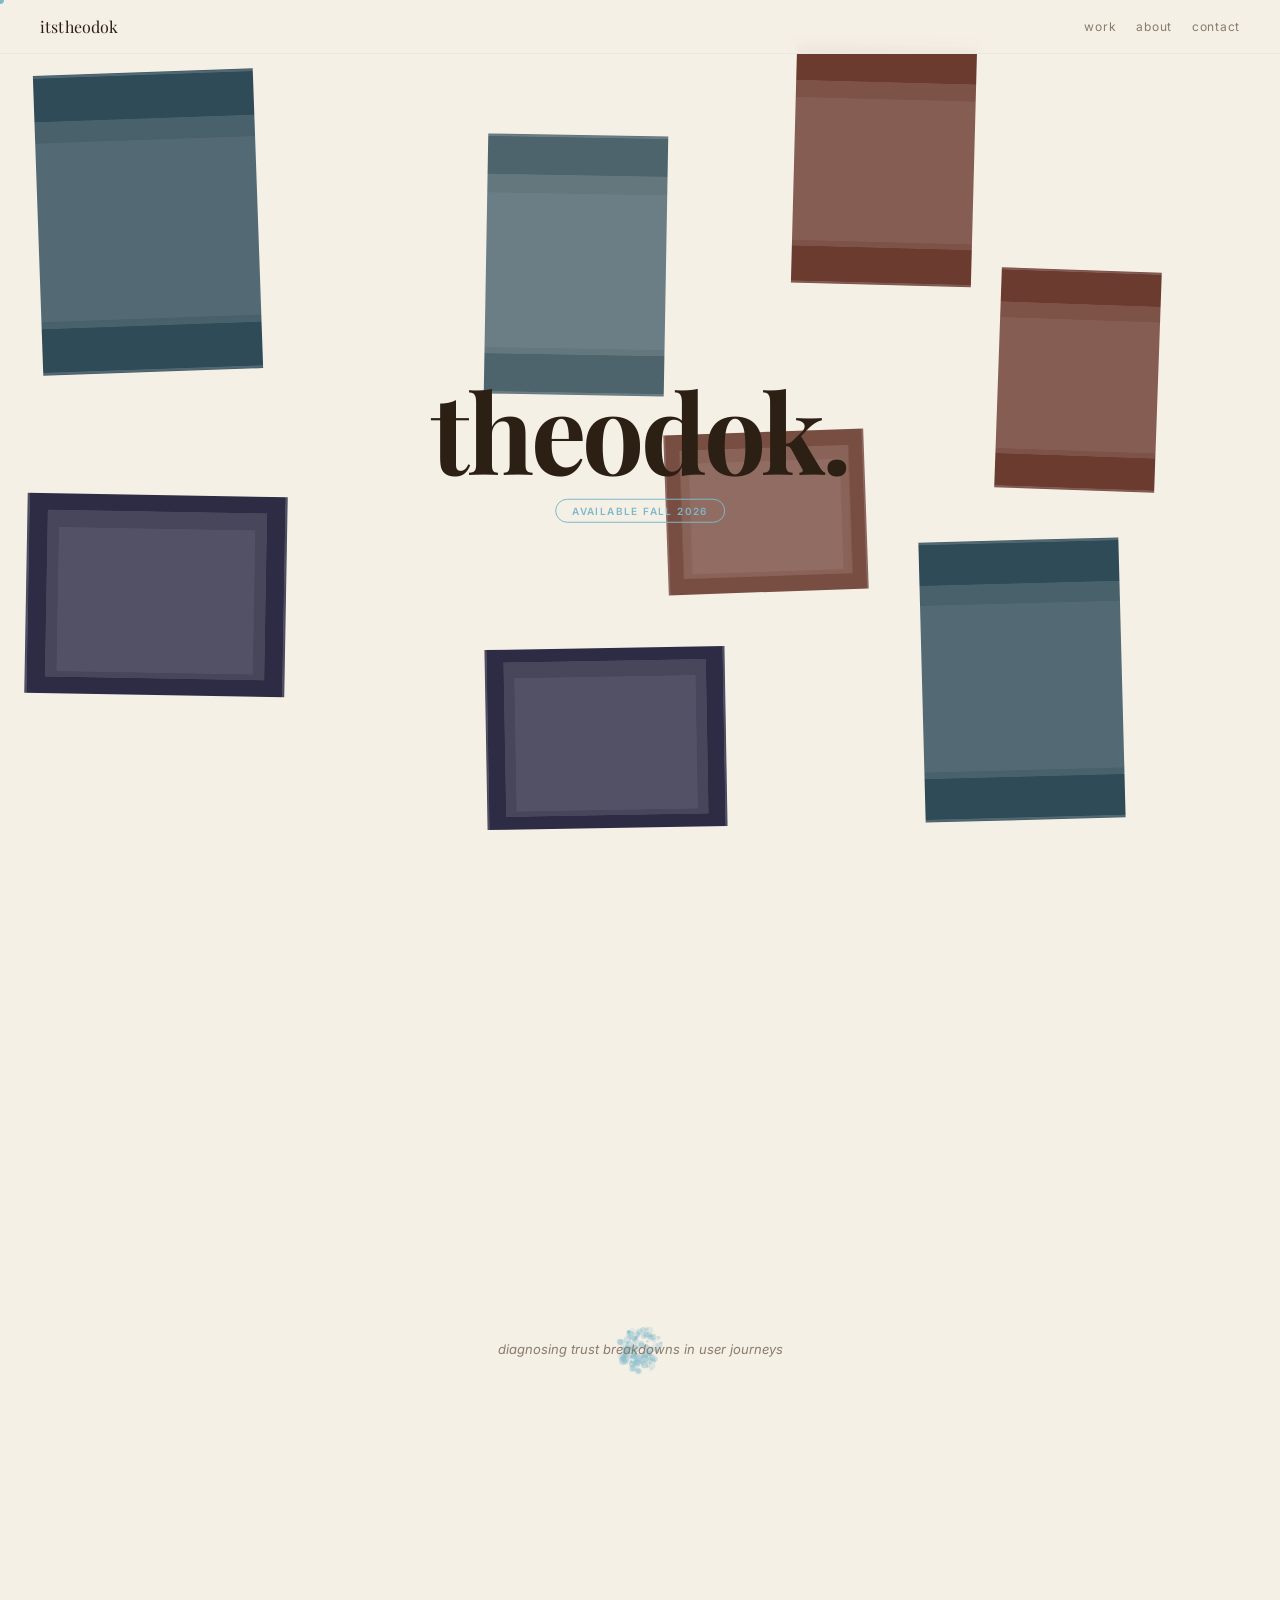
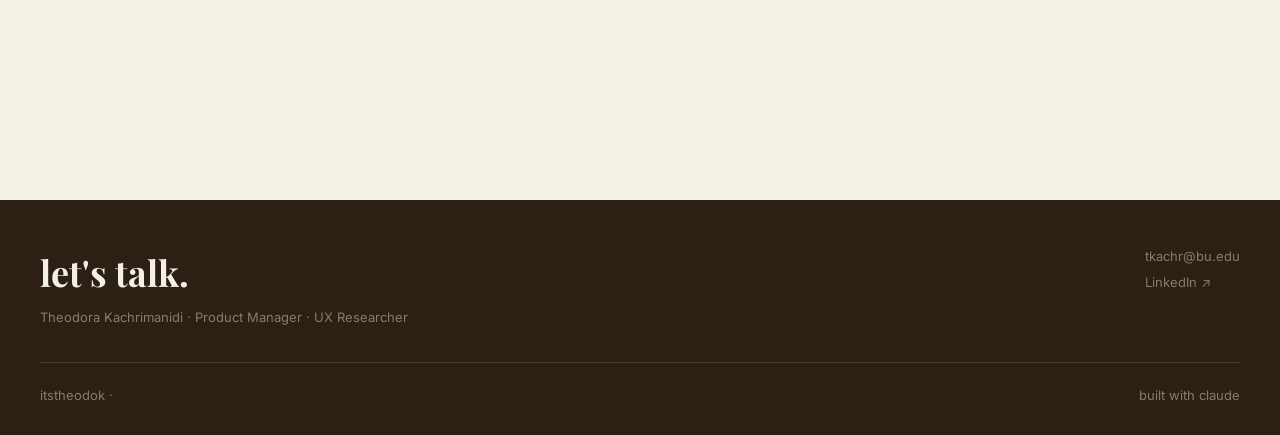
==== index.html @ 1ace08d6 "Refresh portfolio homepage and add project pages" ====
<!DOCTYPE html>
<html lang="en">
  <head>
    <meta charset="UTF-8" />
    <meta name="viewport" content="width=device-width, initial-scale=1.0" />
    <title>itstheodok — Theodora Kachrimanidi</title>
    <meta name="description" content="Portfolio of Theodora Kachrimanidi, product manager and UX researcher." />
    <link rel="preconnect" href="https://fonts.googleapis.com" />
    <link rel="preconnect" href="https://fonts.gstatic.com" crossorigin />
    <link
      href="https://fonts.googleapis.com/css2?family=Inter:wght@400;500;600;700&family=Playfair+Display:wght@600;700&display=swap"
      rel="stylesheet"
    />
    <link rel="stylesheet" href="styles.css" />
    <style>
      body.page-index {
        background: #f5f0e6;
        color: #2c1f14;
      }

      main {
        background: #f5f0e6;
      }

      .moodboard-section {
        position: relative;
        min-height: 100vh;
        overflow: hidden;
        background: #f5f0e6;
      }

      .moodboard-images {
        position: absolute;
        inset: 0;
      }

      .moodboard-image {
        position: absolute;
        display: block;
        object-fit: cover;
        border: 0;
        border-radius: 0;
        pointer-events: none;
        opacity: 1;
      }

      .moodboard-center {
        position: absolute;
        top: 50%;
        left: 50%;
        transform: translate(-50%, -50%);
        z-index: 10;
        text-align: center;
        pointer-events: none;
      }

      .moodboard-word {
        font-family: "Playfair Display", serif;
        font-size: clamp(52px, 9vw, 110px);
        font-weight: 700;
        line-height: 0.95;
        color: #2c1f14;
        letter-spacing: -0.03em;
        margin: 0;
      }

      .moodboard-pill {
        display: inline-block;
        margin-top: 16px;
        padding: 5px 16px;
        border: 1px solid #7eb8c9;
        border-radius: 20px;
        color: #7eb8c9;
        font-family: "Inter", sans-serif;
        font-size: 10px;
        font-weight: 600;
        letter-spacing: 0.14em;
        text-transform: uppercase;
      }

      .spiral-section {
        position: relative;
        height: 100vh;
        overflow: hidden;
        background: #f5f0e6;
      }

      .spiral-canvas {
        position: absolute;
        inset: 0;
        width: 100%;
        height: 100%;
        display: block;
      }

      .spiral-copy-wrap {
        position: relative;
        z-index: 1;
        height: 100%;
        display: grid;
        place-items: center;
        padding: 24px;
      }

      .spiral-copy {
        max-width: 500px;
        margin: 0;
        text-align: center;
        font-family: "Inter", sans-serif;
        font-size: 13px;
        font-style: italic;
        line-height: 1.8;
        color: #8a7a6a;
        opacity: 1;
        transition: opacity 0.4s ease;
      }

      .spiral-copy.is-hidden {
        opacity: 0;
      }

      @media (max-width: 768px) {
        .moodboard-image {
          display: none;
        }

        .moodboard-center {
          width: min(90%, 360px);
        }

        .moodboard-word {
          font-size: clamp(48px, 14vw, 68px);
        }
      }
    </style>
  </head>
  <body class="page-index">
    <canvas id="hero-canvas" class="hero-canvas" aria-hidden="true"></canvas>
    <nav class="site-nav">
      <a class="nav-logo" href="index.html">itstheodok</a>
      <div class="nav-links">
        <a class="nav-link" data-page="projects" href="projects.html">work</a>
        <a class="nav-link" data-page="about" href="about.html">about</a>
        <a class="nav-link" data-page="contact" href="#footer">contact</a>
      </div>
    </nav>

    <main>
      <section class="moodboard-section" aria-label="Editorial moodboard">
        <div class="moodboard-images">
          <img class="moodboard-image" src="apartment_market.jpeg" alt="Apartment market storefront interior in warm light" style="width: 220px; height: 300px; top: 8%; left: 3%; transform: rotate(-2deg);" />
          <img class="moodboard-image" src="eiffel_bar.jpeg" alt="Bar scene beneath the Eiffel influence" style="width: 180px; height: 240px; top: 5%; left: 62%; transform: rotate(1.5deg);" />
          <img class="moodboard-image" src="library.jpeg" alt="Library interior with layered shadow and quiet detail" style="width: 260px; height: 200px; top: 55%; left: 2%; transform: rotate(1deg);" />
          <img class="moodboard-image" src="apartment_market.jpeg" alt="Apartment market storefront interior in warm light" style="width: 200px; height: 280px; top: 60%; left: 72%; transform: rotate(-1.5deg);" />
          <img class="moodboard-image" src="eiffel_bar.jpeg" alt="Bar scene beneath the Eiffel influence" style="width: 160px; height: 220px; top: 30%; left: 78%; transform: rotate(2deg);" />
          <img class="moodboard-image" src="library.jpeg" alt="Library interior with layered shadow and quiet detail" style="width: 240px; height: 180px; top: 72%; left: 38%; transform: rotate(-1deg);" />
          <img class="moodboard-image" src="apartment_market.jpeg" alt="Apartment market storefront interior in warm light" style="width: 180px; height: 260px; top: 15%; left: 38%; transform: rotate(1deg); opacity: 0.85;" />
          <img class="moodboard-image" src="eiffel_bar.jpeg" alt="Bar scene beneath the Eiffel influence" style="width: 200px; height: 160px; top: 48%; left: 52%; transform: rotate(-2deg); opacity: 0.9;" />
        </div>
        <div class="moodboard-center">
          <h1 class="moodboard-word">theodok.</h1>
          <div class="moodboard-pill">available fall 2026</div>
        </div>
      </section>

      <section class="spiral-section" aria-label="Behavioral design spiral">
        <canvas id="spiral-canvas" class="spiral-canvas" aria-hidden="true"></canvas>
        <div class="spiral-copy-wrap">
          <p id="spiral-copy" class="spiral-copy">diagnosing trust breakdowns in user journeys</p>
        </div>
      </section>
    </main>

    <footer id="footer" class="site-footer">
      <div class="footer-top">
        <div>
          <h2>let's talk.</h2>
          <p>Theodora Kachrimanidi · Product Manager · UX Researcher</p>
        </div>
        <div class="footer-links">
          <a href="mailto:tkachr@bu.edu">tkachr@bu.edu</a>
          <a href="https://www.linkedin.com" target="_blank" rel="noreferrer">LinkedIn ↗</a>
        </div>
      </div>
      <div class="footer-bottom">
        <span>itstheodok · <span id="year"></span></span>
        <span>built with claude</span>
      </div>
    </footer>

    <div class="cursor-dot" aria-hidden="true"></div>
    <script>
      const phrases = [
        "diagnosing trust breakdowns in user journeys",
        "building products that feel as good as they work",
        "behavioral science applied to real product decisions"
      ];

      const copyEl = document.getElementById("spiral-copy");
      if (copyEl) {
        let index = 0;
        const rotatePhrase = () => {
          copyEl.classList.add("is-hidden");
          window.setTimeout(() => {
            index = (index + 1) % phrases.length;
            copyEl.textContent = phrases[index];
            copyEl.classList.remove("is-hidden");
          }, 400);
        };
        window.setInterval(rotatePhrase, 3000);
      }

      const canvas = document.getElementById("spiral-canvas");
      if (canvas) {
        const ctx = canvas.getContext("2d");
        const particles = [];
        let width = 0;
        let height = 0;
        let dpr = Math.max(1, window.devicePixelRatio || 1);

        const resize = () => {
          width = canvas.clientWidth;
          height = canvas.clientHeight;
          dpr = Math.max(1, window.devicePixelRatio || 1);
          canvas.width = Math.floor(width * dpr);
          canvas.height = Math.floor(height * dpr);
          ctx.setTransform(dpr, 0, 0, dpr, 0, 0);
          particles.length = 0;
          const count = 120;
          for (let i = 0; i < count; i += 1) {
            particles.push(createParticle());
          }
        };

        const createParticle = () => ({
          angle: Math.random() * Math.PI * 2,
          radius: Math.random() * 18 + 4,
          size: Math.random() * 3 + 1,
          speed: Math.random() * 0.8 + 0.2,
          alpha: Math.random() * 0.35 + 0.1
        });

        const resetParticle = (particle) => {
          particle.angle = Math.random() * Math.PI * 2;
          particle.radius = 0;
          particle.size = Math.random() * 3 + 1;
          particle.speed = particle.size * 0.8 + 0.2;
          particle.alpha = Math.min(0.5, 0.1 + particle.size / 8);
        };

        const draw = () => {
          ctx.clearRect(0, 0, width, height);
          const cx = width / 2;
          const cy = height / 2;
          ctx.fillStyle = "#7eb8c9";
          particles.forEach((particle) => {
            particle.angle += 0.03 + particle.speed * 0.008;
            particle.radius += 0.06 + particle.speed * 0.08;
            const x = cx + Math.cos(particle.angle) * particle.radius;
            const y = cy + Math.sin(particle.angle) * particle.radius;
            ctx.globalAlpha = particle.alpha;
            ctx.beginPath();
            ctx.arc(x, y, particle.size, 0, Math.PI * 2);
            ctx.fill();
            if (particle.radius > Math.max(width, height) * 0.6) {
              resetParticle(particle);
            }
          });
          ctx.globalAlpha = 1;
          window.requestAnimationFrame(draw);
        };

        window.addEventListener("resize", resize);
        resize();
        draw();
      }
    </script>
  </body>
</html>
---- styles.css ----
:root {
  --cream: #f5f0e6;
  --linen: #ede8dc;
  --espresso: #2c1f14;
  --sky: #7eb8c9;
  --mid: #8a7a6a;
  --border: rgba(44, 31, 20, 0.16);
  --shadow: rgba(44, 31, 20, 0.08);
}

* {
  box-sizing: border-box;
}

html {
  scroll-behavior: smooth;
}

body {
  margin: 0;
  font-family: "Inter", sans-serif;
  background: var(--cream);
  color: var(--espresso);
  cursor: none;
}

img {
  display: block;
  width: 100%;
}

a {
  color: inherit;
  text-decoration: none;
}

button {
  font: inherit;
}

.site-nav {
  position: fixed;
  top: 0;
  left: 0;
  right: 0;
  z-index: 1000;
  display: flex;
  justify-content: space-between;
  align-items: center;
  padding: 16px 40px;
  background: rgba(245, 240, 230, 0.95);
  backdrop-filter: blur(8px);
  border-bottom: 1px solid var(--linen);
}

.nav-logo {
  font-family: "Playfair Display", serif;
  font-size: 16px;
  color: var(--espresso);
  letter-spacing: 0.01em;
}

.nav-links {
  display: flex;
  gap: 20px;
  align-items: center;
}

.nav-link {
  font-size: 12px;
  letter-spacing: 0.06em;
  text-transform: lowercase;
  color: var(--mid);
  transition: color 180ms ease;
}

.nav-link:hover,
.nav-link.active {
  color: var(--sky);
}

.hero-canvas {
  position: fixed;
  inset: 0;
  width: 100%;
  height: 100%;
  z-index: 0;
  pointer-events: none;
}

.hero {
  position: relative;
  min-height: 100vh;
  display: grid;
  place-items: center;
  padding: 120px 24px 80px;
  background: var(--cream);
  overflow: hidden;
}

.hero-content {
  position: relative;
  z-index: 1;
  text-align: center;
  max-width: 920px;
}

.hero h1 {
  margin: 0;
  font-family: "Playfair Display", serif;
  font-size: clamp(42px, 8vw, 96px);
  line-height: 1;
  letter-spacing: -0.03em;
  color: var(--espresso);
}

.typewriter-wrap {
  min-height: 24px;
  margin-top: 16px;
  display: flex;
  justify-content: center;
  align-items: center;
}

.typewriter {
  font-size: 14px;
  font-style: italic;
  color: var(--mid);
  opacity: 1;
  transition: opacity 400ms ease;
}

.typewriter.fade-out {
  opacity: 0;
}

.hero-pill {
  display: inline-flex;
  margin-top: 20px;
  padding: 5px 16px;
  border: 1px solid var(--sky);
  border-radius: 999px;
  color: var(--sky);
  font-size: 10px;
  font-weight: 600;
  letter-spacing: 0.08em;
  text-transform: uppercase;
}

.hero-bounce {
  margin-top: 28px;
  font-size: 12px;
  color: var(--mid);
  animation: bounce 1.2s infinite;
}

@keyframes bounce {
  0%, 100% {
    transform: translateY(0);
  }
  50% {
    transform: translateY(6px);
  }
}

.scroll-gallery {
  position: relative;
  min-height: 1800px;
  overflow: hidden;
  background: var(--cream);
  padding: 80px 0 140px;
}

.gallery-canvas {
  position: absolute;
  inset: 0;
  width: 100%;
  height: 100%;
  z-index: 0;
  pointer-events: none;
}

.photo-slot {
  position: relative;
  z-index: 1;
  width: 280px;
  height: 360px;
  overflow: hidden;
  opacity: 0;
  transform: translateY(40px);
  transition: opacity 0.6s ease, transform 0.6s ease;
  will-change: transform, opacity;
}

.photo-slot.is-visible {
  opacity: 1;
  transform: translateY(0);
}

.photo-slot img {
  width: 100%;
  height: 100%;
  object-fit: cover;
  display: block;
}

.photo-slot-1 {
  margin-left: 8%;
  margin-top: 40px;
  transform: rotate(-2deg);
}

.photo-slot-2 {
  margin-left: 52%;
  margin-top: -20px;
  transform: rotate(1.5deg);
}

.photo-slot-3 {
  margin-left: 18%;
  margin-top: 30px;
  transform: rotate(-1deg);
}

.photo-slot-4 {
  margin-left: 58%;
  margin-top: -30px;
  transform: rotate(2deg);
}

.photo-slot-5 {
  margin-left: 10%;
  margin-top: 20px;
  transform: rotate(-1.5deg);
}

.photo-slot-6 {
  margin-left: 60%;
  margin-top: -10px;
  transform: rotate(1deg);
}

.photo-slot.is-visible {
  transform: translateY(0) rotate(0deg);
}

.site-footer {
  padding: 48px 40px 32px;
  background: var(--espresso);
  color: var(--cream);
}

.footer-top {
  display: flex;
  justify-content: space-between;
  gap: 24px;
  align-items: flex-start;
}

.site-footer h2 {
  margin: 0 0 8px;
  font-family: "Playfair Display", serif;
  font-size: 36px;
  color: var(--cream);
}

.site-footer p,
.site-footer .footer-links a,
.site-footer .footer-bottom {
  font-size: 13px;
  color: var(--mid);
}

.footer-links {
  display: flex;
  flex-direction: column;
  gap: 10px;
}

.footer-links a {
  color: var(--sky);
}

.footer-bottom {
  margin-top: 24px;
  padding-top: 24px;
  border-top: 1px solid rgba(255, 255, 255, 0.12);
  display: flex;
  justify-content: space-between;
  gap: 16px;
  font-size: 11px;
}

.about-page {
  padding: 120px 10% 80px;
  background: var(--cream);
}

.about-section {
  margin-bottom: 56px;
}

.pull-quote {
  margin: 0 0 24px;
  max-width: 700px;
  font-family: "Playfair Display", serif;
  font-size: clamp(28px, 4vw, 48px);
  color: var(--espresso);
  line-height: 1.15;
}

.intro-copy {
  margin: 0;
  max-width: 700px;
  font-size: 16px;
  line-height: 1.8;
  color: var(--mid);
}

.section-label {
  margin: 0 0 24px;
  font-size: 11px;
  font-weight: 700;
  letter-spacing: 0.1em;
  text-transform: uppercase;
  color: var(--espresso);
  padding-bottom: 8px;
  border-bottom: 1px solid var(--linen);
}

.entry-card,
.project-pill {
  background: var(--linen);
  padding: 18px 20px;
  border-radius: 16px;
  margin-bottom: 16px;
  box-shadow: 0 8px 24px var(--shadow);
}

.entry-card h4,
.project-pill h4 {
  margin: 0 0 6px;
  font-family: "Playfair Display", serif;
  font-size: 18px;
  color: var(--espresso);
}

.meta {
  margin: 0 0 8px;
  font-size: 13px;
  color: var(--mid);
}

.details {
  margin: 0;
  font-size: 13px;
  color: var(--mid);
  line-height: 1.6;
}

.impact {
  margin: 8px 0 0;
  font-size: 13px;
  color: var(--sky);
  font-style: italic;
}

.project-grid {
  display: grid;
  grid-template-columns: repeat(2, minmax(0, 1fr));
  gap: 16px;
}

.project-pill {
  display: block;
  transition: transform 180ms ease, box-shadow 180ms ease;
}

.project-pill:hover {
  transform: translateY(-2px);
  box-shadow: 0 12px 28px rgba(44, 31, 20, 0.12);
}

.project-pill span {
  display: inline-block;
  margin-bottom: 8px;
  color: var(--sky);
  font-size: 10px;
  letter-spacing: 0.08em;
  text-transform: uppercase;
  font-weight: 600;
}

.project-pill p {
  margin: 0;
  font-size: 13px;
  color: var(--mid);
}

.skills-grid {
  display: grid;
  grid-template-columns: 1fr 1fr;
  gap: 28px;
}

.skills-grid h4 {
  margin: 0 0 12px;
  font-family: "Playfair Display", serif;
  font-size: 18px;
}

.skills-grid ul {
  margin: 0;
  padding: 0;
  list-style: none;
}

.skills-grid li {
  margin-bottom: 8px;
  font-size: 14px;
  color: var(--espresso);
}

.language-list {
  display: flex;
  flex-wrap: wrap;
  gap: 10px;
}

.language-list span {
  display: inline-block;
  background: var(--linen);
  color: var(--espresso);
  padding: 4px 12px;
  border-radius: 999px;
  font-size: 12px;
}

.page-projects {
  min-height: 100vh;
  background: #f5f0e6;
  color: #2c1f14;
  overflow: hidden;
  position: relative;
  margin: 0;
}

.page-project-detail {
  min-height: 100vh;
  background: #f5f0e6;
  color: #2c1f14;
  margin: 0;
}

.noise-filter {
  position: absolute;
  inset: 0;
  pointer-events: none;
}

.page-projects::before {
  content: "";
  position: fixed;
  inset: 0;
  background: #f5f0e6;
  filter: url(#noiseFilter);
  opacity: 0.03;
  pointer-events: none;
}

.menu-bar {
  position: fixed;
  top: 0;
  left: 0;
  right: 0;
  z-index: 100;
  height: 28px;
  display: flex;
  justify-content: space-between;
  align-items: center;
  padding: 0 20px;
  background: #2c1f14;
  color: #f5f0e6;
  font-size: 11px;
}

.menu-left,
.menu-right {
  display: flex;
  gap: 12px;
  align-items: center;
}

.menu-nav-link {
  color: #f5f0e6;
  font-size: 11px;
  opacity: 0.9;
  text-decoration: none;
}

.menu-nav-link.active {
  color: #7eb8c9;
  opacity: 1;
}

.apple-mark {
  font-size: 12px;
}

.desktop-shell {
  position: relative;
  height: calc(100vh - 28px - 56px);
  margin-top: 28px;
  margin-bottom: 56px;
  background: #f5f0e6;
  overflow: hidden;
}

.folder {
  position: absolute;
  display: flex;
  flex-direction: column;
  align-items: center;
  gap: 6px;
  color: #2c1f14;
  text-decoration: none;
  transition: transform 0.15s ease;
}

.folder:hover {
  transform: translateY(-4px);
}

.folder span {
  max-width: 90px;
  text-align: center;
  font-size: 11px;
  line-height: 1.2;
  color: #2c1f14;
}

.folder:hover span {
  color: #7eb8c9;
}

.folder-muted span {
  font-style: italic;
  color: #8a7a6a;
}

.folder-icon {
  width: 80px;
  height: 56px;
  fill: #e8789a;
  filter: drop-shadow(0 2px 4px rgba(0, 0, 0, 0.15));
}

.folder-icon rect:last-child {
  fill: #d4607a;
}

.dock-bar {
  position: fixed;
  bottom: 0;
  left: 0;
  right: 0;
  height: 56px;
  display: flex;
  justify-content: center;
  align-items: center;
  gap: 12px;
  background: rgba(237, 232, 220, 0.8);
  backdrop-filter: blur(12px);
  border-top: 1px solid rgba(44, 31, 20, 0.08);
}

.dock-icon {
  width: 36px;
  height: 36px;
  border-radius: 50%;
}

.dock-espresso {
  background: #2c1f14;
}

.dock-sky {
  background: #7eb8c9;
}

.dock-rose {
  background: #d4607a;
}

.dock-mid {
  background: #8a7a6a;
}

.dock-linen {
  background: #ede8dc;
  border: 1px solid #2c1f14;
}

.project-detail-shell {
  min-height: 100vh;
  display: grid;
  place-items: center;
  padding: 96px 24px 24px;
  text-align: center;
}

.project-detail-shell h1 {
  margin: 0 0 12px;
  font-family: "Playfair Display", serif;
  font-size: clamp(32px, 5vw, 48px);
  color: #2c1f14;
}

.project-detail-shell p {
  margin: 0;
  font-size: 14px;
  color: #8a7a6a;
}

.project-tag {
  display: inline-block;
  margin: 0 0 12px;
  font-size: 11px;
  font-weight: 600;
  letter-spacing: 0.08em;
  text-transform: uppercase;
  color: #7eb8c9;
}

.folder-icon .folder-tab {
  fill: rgba(255, 255, 255, 0.65);
}

.folder:nth-child(1) {
  top: 8%;
  left: 6%;
}

.folder:nth-child(2) {
  top: 10%;
  right: 18%;
}

.folder:nth-child(3) {
  top: 38%;
  left: 10%;
}

.folder:nth-child(4) {
  top: 38%;
  right: 12%;
}

.folder:nth-child(5) {
  bottom: 24%;
  left: 50%;
  transform: translateX(-50%);
}

.folder:nth-child(6) {
  bottom: 10%;
  right: 8%;
}

.desktop-hint {
  position: absolute;
  right: 24px;
  bottom: 90px;
  padding: 8px 12px;
  border-radius: 999px;
  background: rgba(44, 31, 20, 0.78);
  color: var(--cream);
  font-size: 10px;
  letter-spacing: 0.08em;
  opacity: 1;
  transition: opacity 220ms ease;
}

.desktop-hint.is-hidden {
  opacity: 0;
}

.modal-overlay {
  position: fixed;
  inset: 0;
  background: rgba(44, 31, 20, 0.8);
  display: grid;
  place-items: center;
  z-index: 2000;
  padding: 24px;
}

.modal-card {
  width: min(600px, 100%);
  background: var(--cream);
  border-radius: 12px;
  padding: 40px;
  box-shadow: 0 20px 40px rgba(0, 0, 0, 0.2);
}

.modal-card h3 {
  margin: 0 0 8px;
  font-family: "Playfair Display", serif;
  font-size: 28px;
  color: #2c1f14;
}

.modal-tag {
  display: inline-block;
  margin-bottom: 12px;
  padding: 4px 10px;
  border-radius: 999px;
  background: var(--sky);
  color: var(--cream);
  font-size: 10px;
  font-weight: 600;
  letter-spacing: 0.08em;
  text-transform: uppercase;
}

.modal-card p {
  color: #8a7a6a;
  line-height: 1.7;
  font-size: 14px;
}

.modal-card a {
  color: #7eb8c9;
  font-weight: 600;
}

.cursor-dot {
  position: fixed;
  left: 0;
  top: 0;
  width: 8px;
  height: 8px;
  border-radius: 50%;
  background: var(--sky);
  transform: translate(-50%, -50%);
  pointer-events: none;
  z-index: 9999;
  transition: transform 120ms ease-out;
}

.cursor-dot.is-hidden {
  opacity: 0;
}

.cursor-trail {
  position: fixed;
  width: 5px;
  height: 5px;
  border-radius: 50%;
  background: var(--sky);
  pointer-events: none;
  z-index: 9998;
  opacity: 1;
  transition: opacity 400ms ease, transform 400ms ease;
}

.heatmap-dot {
  position: fixed;
  width: 12px;
  height: 12px;
  border-radius: 50%;
  background: var(--sky);
  opacity: 0.15;
  pointer-events: none;
  z-index: 1;
  transition: opacity 3s ease-out;
}

@media (max-width: 768px) {
  .site-nav {
    padding: 16px 20px;
  }

  .nav-links .nav-link:not(.active) {
    display: none;
  }

  .hero h1 {
    font-size: clamp(34px, 10vw, 48px);
  }

  .about-page {
    padding: 80px 6% 80px;
  }

  .project-grid,
  .skills-grid {
    grid-template-columns: 1fr;
  }

  .strip-set img {
    width: 240px;
    height: 220px;
  }

  .page-projects {
    overflow: auto;
  }

  .desktop-shell {
    height: auto;
    min-height: 100vh;
  }

  .desktop-folders {
    display: grid;
    grid-template-columns: 1fr;
    gap: 16px;
    padding: 80px 20px 120px;
  }

  .folder {
    position: static;
    transform: none;
    display: flex;
    flex-direction: row;
    justify-content: flex-start;
    align-items: center;
    gap: 12px;
    padding: 12px 16px;
    background: var(--linen);
    border-radius: 12px;
  }

  .folder:hover {
    transform: none;
  }

  .desktop-hint,
  .dock-bar {
    display: none;
  }
}
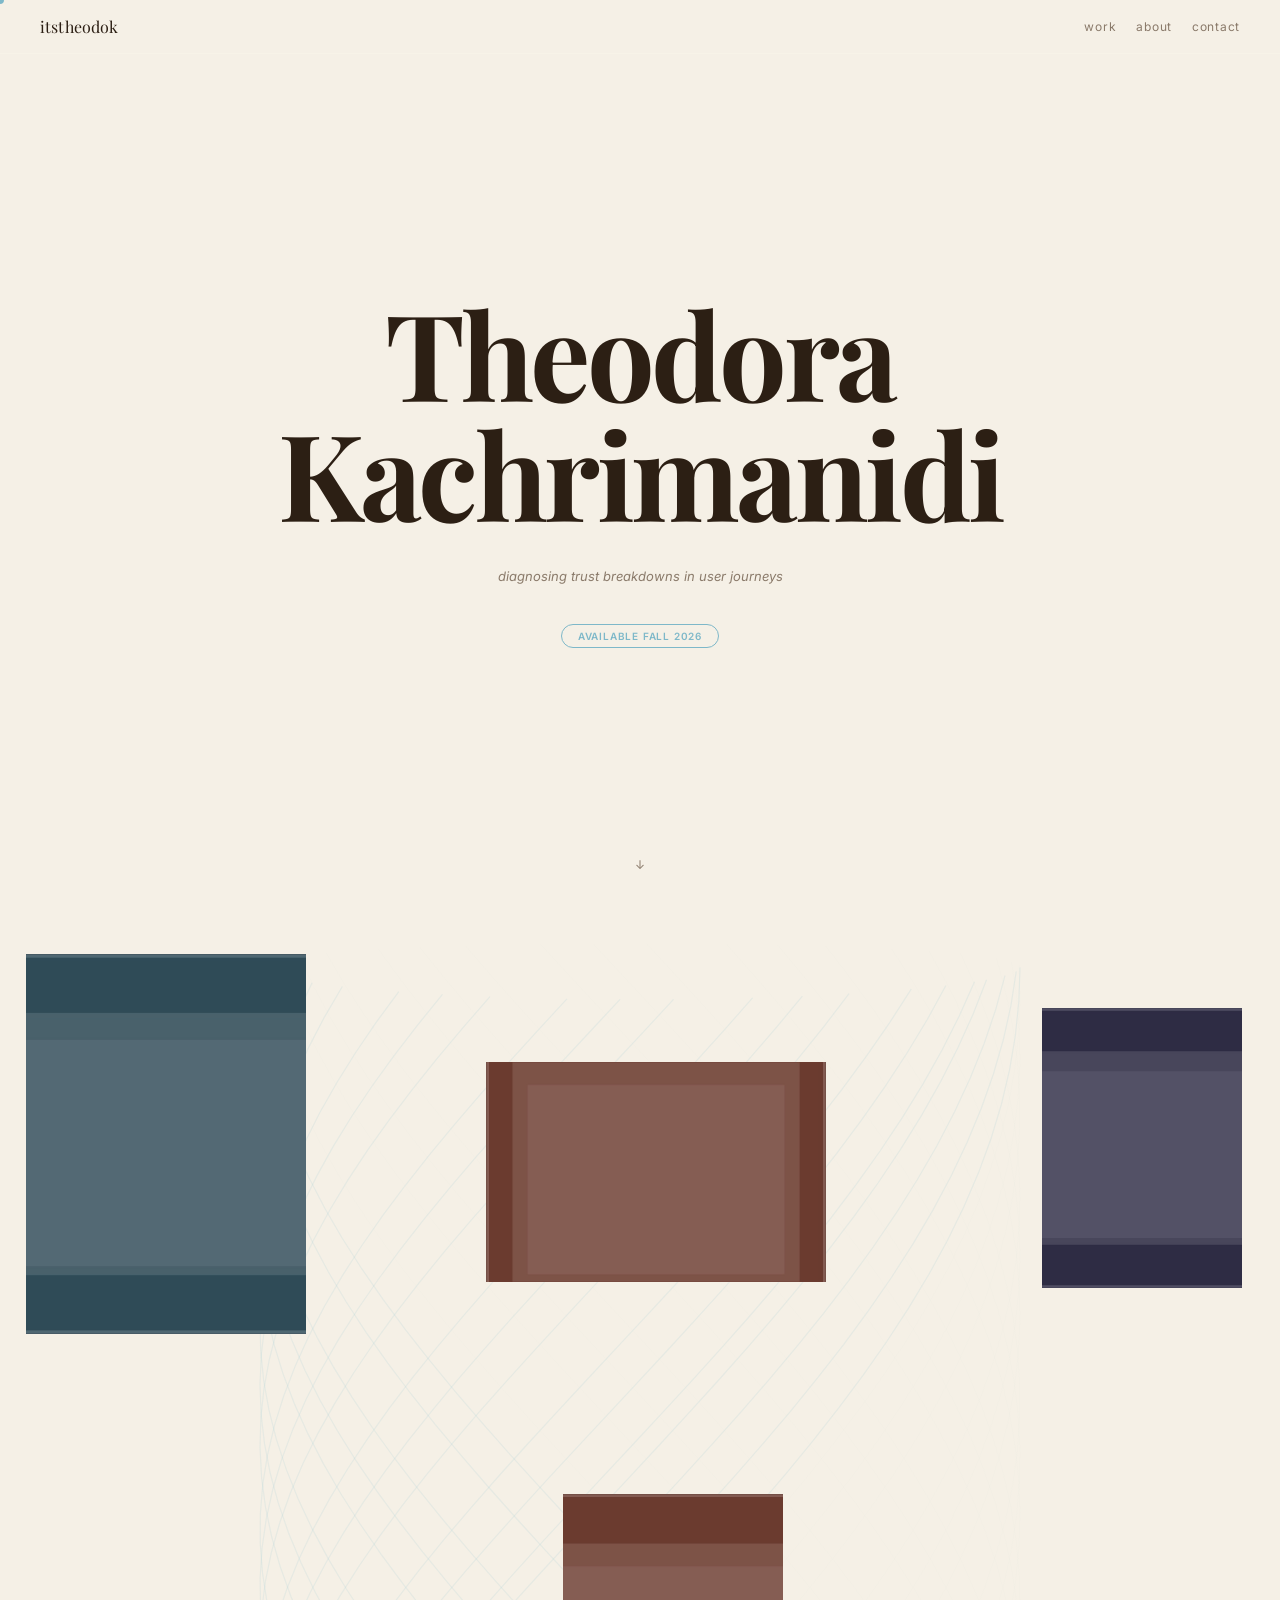
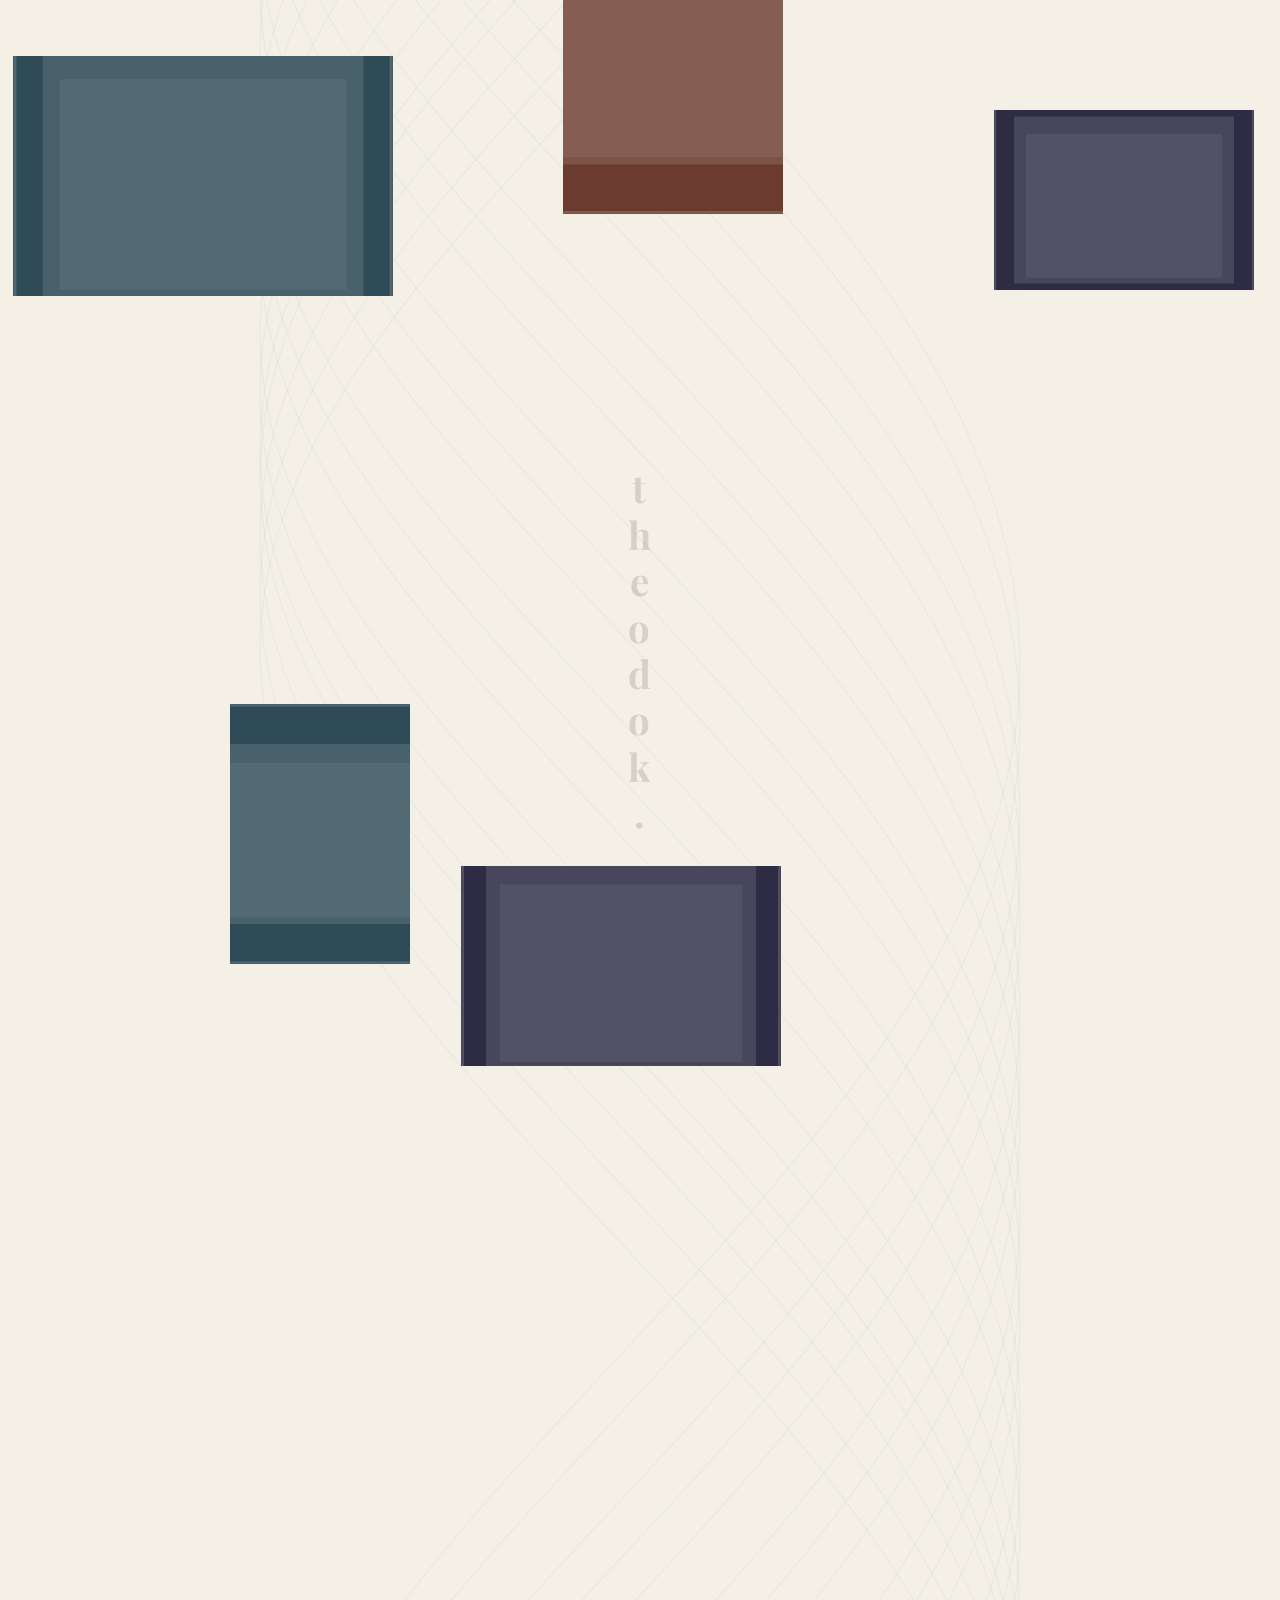
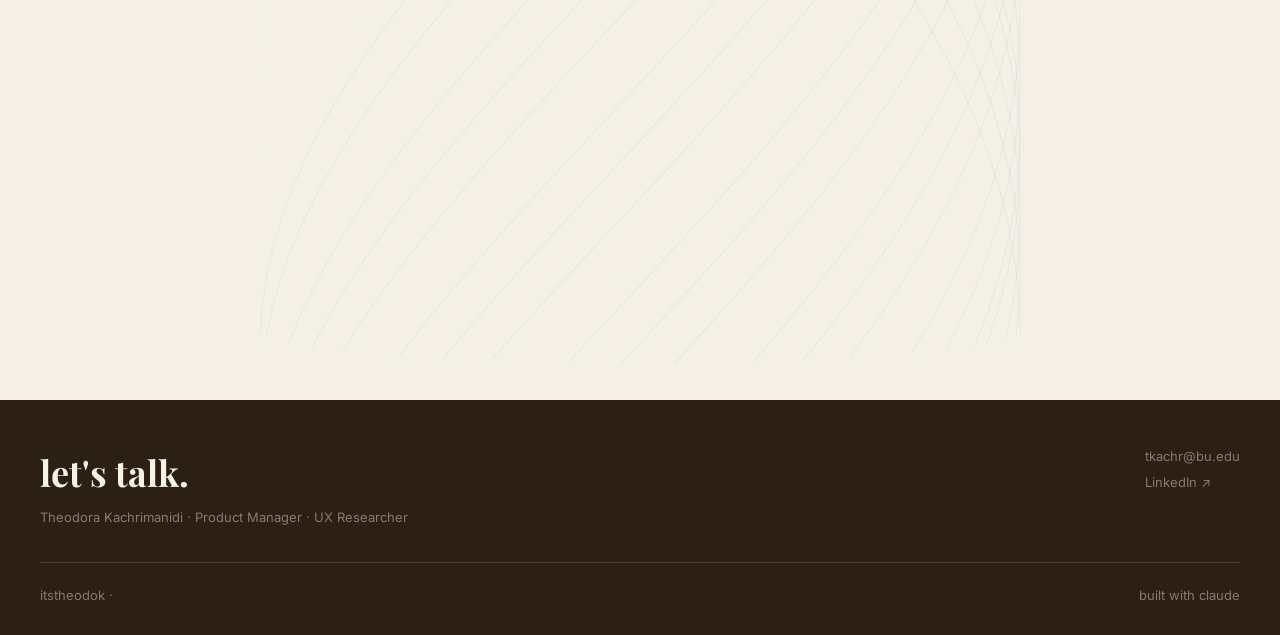
==== commit 150e4750: "Update homepage layout and gallery canvas" ====
--- a/index.html
+++ b/index.html
@@ -3,7 +3,7 @@
   <head>
     <meta charset="UTF-8" />
     <meta name="viewport" content="width=device-width, initial-scale=1.0" />
-    <title>itstheodok — Theodora Kachrimanidi</title>
+    <title>Theodora Kachrimanidi</title>
     <meta name="description" content="Portfolio of Theodora Kachrimanidi, product manager and UX researcher." />
     <link rel="preconnect" href="https://fonts.googleapis.com" />
     <link rel="preconnect" href="https://fonts.gstatic.com" crossorigin />
@@ -22,51 +22,60 @@
         background: #f5f0e6;
       }
 
-      .moodboard-section {
+      .hero-section {
         position: relative;
         min-height: 100vh;
+        display: grid;
+        place-items: center;
+        padding: 120px 24px 80px;
+        background: #f5f0e6;
         overflow: hidden;
-        background: #f5f0e6;
-      }
-
-      .moodboard-images {
-        position: absolute;
-        inset: 0;
-      }
-
-      .moodboard-image {
-        position: absolute;
-        display: block;
-        object-fit: cover;
-        border: 0;
-        border-radius: 0;
-        pointer-events: none;
-        opacity: 1;
-      }
-
-      .moodboard-center {
-        position: absolute;
-        top: 50%;
-        left: 50%;
-        transform: translate(-50%, -50%);
-        z-index: 10;
+      }
+
+      .hero-content {
+        display: flex;
+        flex-direction: column;
+        align-items: center;
+        justify-content: center;
         text-align: center;
-        pointer-events: none;
-      }
-
-      .moodboard-word {
+        gap: 16px;
+      }
+
+      #hero-name {
+        margin: 0;
         font-family: "Playfair Display", serif;
-        font-size: clamp(52px, 9vw, 110px);
+        font-size: clamp(52px, 10vw, 120px);
         font-weight: 700;
-        line-height: 0.95;
+        line-height: 1;
         color: #2c1f14;
         letter-spacing: -0.03em;
-        margin: 0;
-      }
-
-      .moodboard-pill {
+        transform: translateY(0);
+        opacity: 1;
+        transition: opacity 180ms ease-out, transform 180ms ease-out, font-size 180ms ease-out;
+      }
+
+      .typewriter-wrap {
+        min-height: 24px;
+        display: flex;
+        justify-content: center;
+        align-items: center;
+      }
+
+      .typewriter {
+        font-family: "Inter", sans-serif;
+        font-size: 13px;
+        font-style: italic;
+        color: #8a7a6a;
+        opacity: 1;
+        transition: opacity 400ms ease;
+      }
+
+      .typewriter.fade-out {
+        opacity: 0;
+      }
+
+      .hero-pill {
         display: inline-block;
-        margin-top: 16px;
         padding: 5px 16px;
         border: 1px solid #7eb8c9;
         border-radius: 20px;
@@ -74,68 +83,122 @@
         font-family: "Inter", sans-serif;
         font-size: 10px;
         font-weight: 600;
-        letter-spacing: 0.14em;
+        letter-spacing: 0.08em;
         text-transform: uppercase;
       }
 
-      .spiral-section {
+      .hero-bounce {
+        position: absolute;
+        bottom: 28px;
+        left: 50%;
+        transform: translateX(-50%);
+        font-size: 12px;
+        color: #8a7a6a;
+        animation: bounce 1.2s infinite;
+      }
+
+      @keyframes bounce {
+        0%,
+        100% {
+          transform: translateX(-50%) translateY(0);
+        }
+        50% {
+          transform: translateX(-50%) translateY(6px);
+        }
+      }
+
+      .gallery-section {
         position: relative;
-        height: 100vh;
+        min-height: 300vh;
         overflow: hidden;
         background: #f5f0e6;
-      }
-
-      .spiral-canvas {
+        padding: 0 0 120px;
+      }
+
+      .gallery-canvas {
         position: absolute;
-        inset: 0;
+        top: 0;
+        left: 0;
         width: 100%;
         height: 100%;
+        z-index: 0;
+        pointer-events: none;
+      }
+
+      .gallery-spine {
+        position: absolute;
+        top: 0;
+        left: 50%;
+        transform: translateX(-50%);
+        height: 100%;
+        display: flex;
+        flex-direction: column;
+        align-items: center;
+        justify-content: center;
+        z-index: 1;
+        pointer-events: none;
+      }
+
+      .gallery-spine span {
         display: block;
-      }
-
-      .spiral-copy-wrap {
-        position: relative;
-        z-index: 1;
-        height: 100%;
-        display: grid;
-        place-items: center;
-        padding: 24px;
-      }
-
-      .spiral-copy {
-        max-width: 500px;
-        margin: 0;
-        text-align: center;
-        font-family: "Inter", sans-serif;
-        font-size: 13px;
-        font-style: italic;
-        line-height: 1.8;
-        color: #8a7a6a;
+        margin: 4px 0;
+        font-family: "Playfair Display", serif;
+        font-size: clamp(28px, 3vw, 42px);
+        font-weight: 700;
+        line-height: 1;
+        letter-spacing: 0.05em;
+        color: #2c1f14;
+        opacity: 0.15;
+      }
+
+      .gallery-photo {
+        position: absolute;
+        display: block;
+        object-fit: cover;
+        border: 0;
+        border-radius: 0;
+        pointer-events: none;
+        opacity: 0;
+        transform: translateY(30px);
+        transition: opacity 600ms ease-out, transform 600ms ease-out;
+        z-index: 2;
+      }
+
+      .gallery-photo.is-visible {
         opacity: 1;
-        transition: opacity 0.4s ease;
-      }
-
-      .spiral-copy.is-hidden {
-        opacity: 0;
+        transform: translateY(0);
+      }
+
+      .mobile-note {
+        display: none;
       }
 
       @media (max-width: 768px) {
-        .moodboard-image {
+        .gallery-photo {
           display: none;
         }
 
-        .moodboard-center {
-          width: min(90%, 360px);
+        .gallery-section {
+          min-height: 180vh;
         }
 
-        .moodboard-word {
-          font-size: clamp(48px, 14vw, 68px);
+        .mobile-note {
+          display: grid;
+          place-items: center;
+          position: absolute;
+          inset: 0;
+          padding: 24px;
+          text-align: center;
+          font-family: "Inter", sans-serif;
+          font-size: 14px;
+          font-style: italic;
+          color: #8a7a6a;
+          z-index: 2;
         }
       }
     </style>
   </head>
   <body class="page-index">
-    <canvas id="hero-canvas" class="hero-canvas" aria-hidden="true"></canvas>
     <nav class="site-nav">
       <a class="nav-logo" href="index.html">itstheodok</a>
       <div class="nav-links">
@@ -146,28 +209,40 @@
     </nav>
 
     <main>
-      <section class="moodboard-section" aria-label="Editorial moodboard">
-        <div class="moodboard-images">
-          <img class="moodboard-image" src="apartment_market.jpeg" alt="Apartment market storefront interior in warm light" style="width: 220px; height: 300px; top: 8%; left: 3%; transform: rotate(-2deg);" />
-          <img class="moodboard-image" src="eiffel_bar.jpeg" alt="Bar scene beneath the Eiffel influence" style="width: 180px; height: 240px; top: 5%; left: 62%; transform: rotate(1.5deg);" />
-          <img class="moodboard-image" src="library.jpeg" alt="Library interior with layered shadow and quiet detail" style="width: 260px; height: 200px; top: 55%; left: 2%; transform: rotate(1deg);" />
-          <img class="moodboard-image" src="apartment_market.jpeg" alt="Apartment market storefront interior in warm light" style="width: 200px; height: 280px; top: 60%; left: 72%; transform: rotate(-1.5deg);" />
-          <img class="moodboard-image" src="eiffel_bar.jpeg" alt="Bar scene beneath the Eiffel influence" style="width: 160px; height: 220px; top: 30%; left: 78%; transform: rotate(2deg);" />
-          <img class="moodboard-image" src="library.jpeg" alt="Library interior with layered shadow and quiet detail" style="width: 240px; height: 180px; top: 72%; left: 38%; transform: rotate(-1deg);" />
-          <img class="moodboard-image" src="apartment_market.jpeg" alt="Apartment market storefront interior in warm light" style="width: 180px; height: 260px; top: 15%; left: 38%; transform: rotate(1deg); opacity: 0.85;" />
-          <img class="moodboard-image" src="eiffel_bar.jpeg" alt="Bar scene beneath the Eiffel influence" style="width: 200px; height: 160px; top: 48%; left: 52%; transform: rotate(-2deg); opacity: 0.9;" />
+      <section class="hero-section" aria-label="Intro hero">
+        <div class="hero-content">
+          <h1 id="hero-name">Theodora Kachrimanidi</h1>
+          <div class="typewriter-wrap" aria-live="polite">
+            <span id="typewriter" class="typewriter"></span>
+          </div>
+          <div class="hero-pill">available fall 2026</div>
         </div>
-        <div class="moodboard-center">
-          <h1 class="moodboard-word">theodok.</h1>
-          <div class="moodboard-pill">available fall 2026</div>
+        <div class="hero-bounce" aria-hidden="true">↓</div>
+      </section>
+
+      <section class="gallery-section" aria-label="Editorial gallery">
+        <canvas id="gallery-canvas" class="gallery-canvas" aria-hidden="true"></canvas>
+        <div class="gallery-spine" aria-hidden="true">
+          <span>t</span>
+          <span>h</span>
+          <span>e</span>
+          <span>o</span>
+          <span>d</span>
+          <span>o</span>
+          <span>k</span>
+          <span>.</span>
         </div>
-      </section>
-
-      <section class="spiral-section" aria-label="Behavioral design spiral">
-        <canvas id="spiral-canvas" class="spiral-canvas" aria-hidden="true"></canvas>
-        <div class="spiral-copy-wrap">
-          <p id="spiral-copy" class="spiral-copy">diagnosing trust breakdowns in user journeys</p>
+        <div class="gallery-photos">
+          <img class="gallery-photo" src="apartment_market.jpeg" alt="Apartment market storefront interior in warm light" style="width: 280px; height: 380px; left: 2%; top: 2%; z-index: 1;" />
+          <img class="gallery-photo" src="eiffel_bar.jpeg" alt="Bar scene beneath the Eiffel influence" style="width: 340px; height: 220px; left: 38%; top: 6%; z-index: 2;" />
+          <img class="gallery-photo" src="library.jpeg" alt="Library interior with layered shadow and quiet detail" style="width: 200px; height: 280px; right: 3%; top: 4%; z-index: 1;" />
+          <img class="gallery-photo" src="apartment_market.jpeg" alt="Apartment market storefront interior in warm light" style="width: 380px; height: 240px; left: 1%; top: 28%; z-index: 1;" />
+          <img class="gallery-photo" src="eiffel_bar.jpeg" alt="Bar scene beneath the Eiffel influence" style="width: 220px; height: 320px; left: 44%; top: 22%; z-index: 2;" />
+          <img class="gallery-photo" src="library.jpeg" alt="Library interior with layered shadow and quiet detail" style="width: 260px; height: 180px; right: 2%; top: 30%; z-index: 1;" />
+          <img class="gallery-photo" src="apartment_market.jpeg" alt="Apartment market storefront interior in warm light" style="width: 180px; height: 260px; left: 18%; top: 52%; z-index: 1;" />
+          <img class="gallery-photo" src="library.jpeg" alt="Library interior with layered shadow and quiet detail" style="width: 320px; height: 200px; left: 36%; top: 58%; z-index: 2;" />
         </div>
+        <div class="mobile-note">scroll to explore</div>
       </section>
     </main>
 
@@ -196,83 +271,141 @@
         "behavioral science applied to real product decisions"
       ];
 
-      const copyEl = document.getElementById("spiral-copy");
-      if (copyEl) {
+      const typewriter = document.getElementById("typewriter");
+      if (typewriter) {
         let index = 0;
         const rotatePhrase = () => {
-          copyEl.classList.add("is-hidden");
+          typewriter.classList.add("fade-out");
           window.setTimeout(() => {
             index = (index + 1) % phrases.length;
-            copyEl.textContent = phrases[index];
-            copyEl.classList.remove("is-hidden");
+            typewriter.textContent = phrases[index];
+            typewriter.classList.remove("fade-out");
           }, 400);
         };
+        typewriter.textContent = phrases[0];
         window.setInterval(rotatePhrase, 3000);
       }
 
-      const canvas = document.getElementById("spiral-canvas");
-      if (canvas) {
-        const ctx = canvas.getContext("2d");
-        const particles = [];
+      const heroName = document.getElementById("hero-name");
+      if (heroName) {
+        const onScroll = () => {
+          const progress = Math.min(1, Math.max(0, window.scrollY / 200));
+          heroName.style.opacity = String(1 - progress);
+          heroName.style.transform = `translateY(${-progress * 20}px)`;
+          heroName.style.fontSize = `clamp(${Math.max(40, 52 - progress * 18)}px, ${Math.max(8, 10 - progress * 2.4)}vw, ${Math.max(80, 120 - progress * 40)}px)`;
+        };
+        window.addEventListener("scroll", onScroll, { passive: true });
+        onScroll();
+      }
+
+      const photos = Array.from(document.querySelectorAll(".gallery-photo"));
+      if (photos.length) {
+        const observer = new IntersectionObserver(
+          (entries) => {
+            entries.forEach((entry, index) => {
+              if (entry.isIntersecting) {
+                const photo = entry.target;
+                const delay = Number(photo.dataset.index || index) * 100;
+                window.setTimeout(() => {
+                  photo.classList.add("is-visible");
+                }, delay);
+                observer.unobserve(photo);
+              }
+            });
+          },
+          { threshold: 0.15 }
+        );
+
+        photos.forEach((photo, index) => {
+          photo.dataset.index = index;
+          observer.observe(photo);
+        });
+      }
+
+      const galleryCanvas = document.getElementById("gallery-canvas");
+      if (galleryCanvas) {
+        const ctx = galleryCanvas.getContext("2d");
         let width = 0;
         let height = 0;
         let dpr = Math.max(1, window.devicePixelRatio || 1);
+        let scrollOffset = 0;
+        let frameId = 0;
+
+        const rings = Array.from({ length: 40 }, (_, index) => ({
+          index,
+          phase: index * (Math.PI / 10)
+        }));
 
         const resize = () => {
-          width = canvas.clientWidth;
-          height = canvas.clientHeight;
+          width = galleryCanvas.clientWidth;
+          height = galleryCanvas.clientHeight;
           dpr = Math.max(1, window.devicePixelRatio || 1);
-          canvas.width = Math.floor(width * dpr);
-          canvas.height = Math.floor(height * dpr);
+          galleryCanvas.width = Math.floor(width * dpr);
+          galleryCanvas.height = Math.floor(height * dpr);
           ctx.setTransform(dpr, 0, 0, dpr, 0, 0);
-          particles.length = 0;
-          const count = 120;
-          for (let i = 0; i < count; i += 1) {
-            particles.push(createParticle());
-          }
-        };
-
-        const createParticle = () => ({
-          angle: Math.random() * Math.PI * 2,
-          radius: Math.random() * 18 + 4,
-          size: Math.random() * 3 + 1,
-          speed: Math.random() * 0.8 + 0.2,
-          alpha: Math.random() * 0.35 + 0.1
-        });
-
-        const resetParticle = (particle) => {
-          particle.angle = Math.random() * Math.PI * 2;
-          particle.radius = 0;
-          particle.size = Math.random() * 3 + 1;
-          particle.speed = particle.size * 0.8 + 0.2;
-          particle.alpha = Math.min(0.5, 0.1 + particle.size / 8);
-        };
-
-        const draw = () => {
+        };
+
+        const drawHelix = () => {
           ctx.clearRect(0, 0, width, height);
           const cx = width / 2;
           const cy = height / 2;
-          ctx.fillStyle = "#7eb8c9";
-          particles.forEach((particle) => {
-            particle.angle += 0.03 + particle.speed * 0.008;
-            particle.radius += 0.06 + particle.speed * 0.08;
-            const x = cx + Math.cos(particle.angle) * particle.radius;
-            const y = cy + Math.sin(particle.angle) * particle.radius;
-            ctx.globalAlpha = particle.alpha;
+          const radiusX = 380;
+          const radiusY = 28;
+
+          rings.forEach((ring, index) => {
+            const angle = ring.phase + scrollOffset + index * 0.18;
+            const sine = Math.sin(angle);
+            const isFront = sine >= 0;
+            ctx.strokeStyle = "#7eb8c9";
+            ctx.lineWidth = isFront ? 1.2 : 0.6;
+            ctx.globalAlpha = isFront ? 0.12 : 0.03;
             ctx.beginPath();
-            ctx.arc(x, y, particle.size, 0, Math.PI * 2);
-            ctx.fill();
-            if (particle.radius > Math.max(width, height) * 0.6) {
-              resetParticle(particle);
+
+            const steps = 80;
+            for (let step = 0; step <= steps; step += 1) {
+              const t = step / steps;
+              const x = cx + Math.cos(angle + t * Math.PI * 2) * radiusX;
+              const y = cy + (t - 0.5) * height * 0.95 + Math.sin(angle + t * Math.PI * 2) * (radiusY + sine * 4);
+              if (step === 0) {
+                ctx.moveTo(x, y);
+              } else {
+                ctx.lineTo(x, y);
+              }
             }
+            ctx.stroke();
           });
+
           ctx.globalAlpha = 1;
-          window.requestAnimationFrame(draw);
-        };
-
-        window.addEventListener("resize", resize);
+        };
+
+        const render = () => {
+          drawHelix();
+          frameId = window.requestAnimationFrame(render);
+        };
+
+        const updateScroll = () => {
+          const section = document.querySelector('.gallery-section');
+          if (!section) return;
+          const rect = section.getBoundingClientRect();
+          const start = rect.top + window.scrollY;
+          const end = start + section.offsetHeight - window.innerHeight;
+          const current = Math.max(0, Math.min(window.scrollY - start, end - start));
+          scrollOffset = current * 0.003;
+          if (frameId) {
+            window.cancelAnimationFrame(frameId);
+          }
+          frameId = window.requestAnimationFrame(drawHelix);
+        };
+
+        window.addEventListener('scroll', updateScroll, { passive: true });
+        window.addEventListener('resize', () => {
+          resize();
+          updateScroll();
+        });
+
         resize();
-        draw();
+        updateScroll();
+        render();
       }
     </script>
   </body>
--- a/styles.css
+++ b/styles.css
@@ -1,6 +1,6 @@
 :root {
-  --cream: #f5f0e6;
-  --linen: #ede8dc;
+  --cream: #f7f3e8;
+  --linen: #f7f3e8;
   --espresso: #2c1f14;
   --sky: #7eb8c9;
   --mid: #8a7a6a;
@@ -438,7 +438,7 @@
 
 .page-projects {
   min-height: 100vh;
-  background: #f5f0e6;
+  background: #f7f3e8;
   color: #2c1f14;
   overflow: hidden;
   position: relative;
@@ -447,7 +447,7 @@
 
 .page-project-detail {
   min-height: 100vh;
-  background: #f5f0e6;
+  background: #f7f3e8;
   color: #2c1f14;
   margin: 0;
 }
@@ -462,7 +462,7 @@
   content: "";
   position: fixed;
   inset: 0;
-  background: #f5f0e6;
+  background: #f7f3e8;
   filter: url(#noiseFilter);
   opacity: 0.03;
   pointer-events: none;
@@ -480,7 +480,7 @@
   align-items: center;
   padding: 0 20px;
   background: #2c1f14;
-  color: #f5f0e6;
+  color: #f7f3e8;
   font-size: 11px;
 }
 
@@ -492,7 +492,7 @@
 }
 
 .menu-nav-link {
-  color: #f5f0e6;
+  color: #f7f3e8;
   font-size: 11px;
   opacity: 0.9;
   text-decoration: none;
@@ -512,7 +512,7 @@
   height: calc(100vh - 28px - 56px);
   margin-top: 28px;
   margin-bottom: 56px;
-  background: #f5f0e6;
+  background: #f7f3e8;
   overflow: hidden;
 }
 
@@ -597,7 +597,7 @@
 }
 
 .dock-linen {
-  background: #ede8dc;
+  background: #f7f3e8;
   border: 1px solid #2c1f14;
 }
 
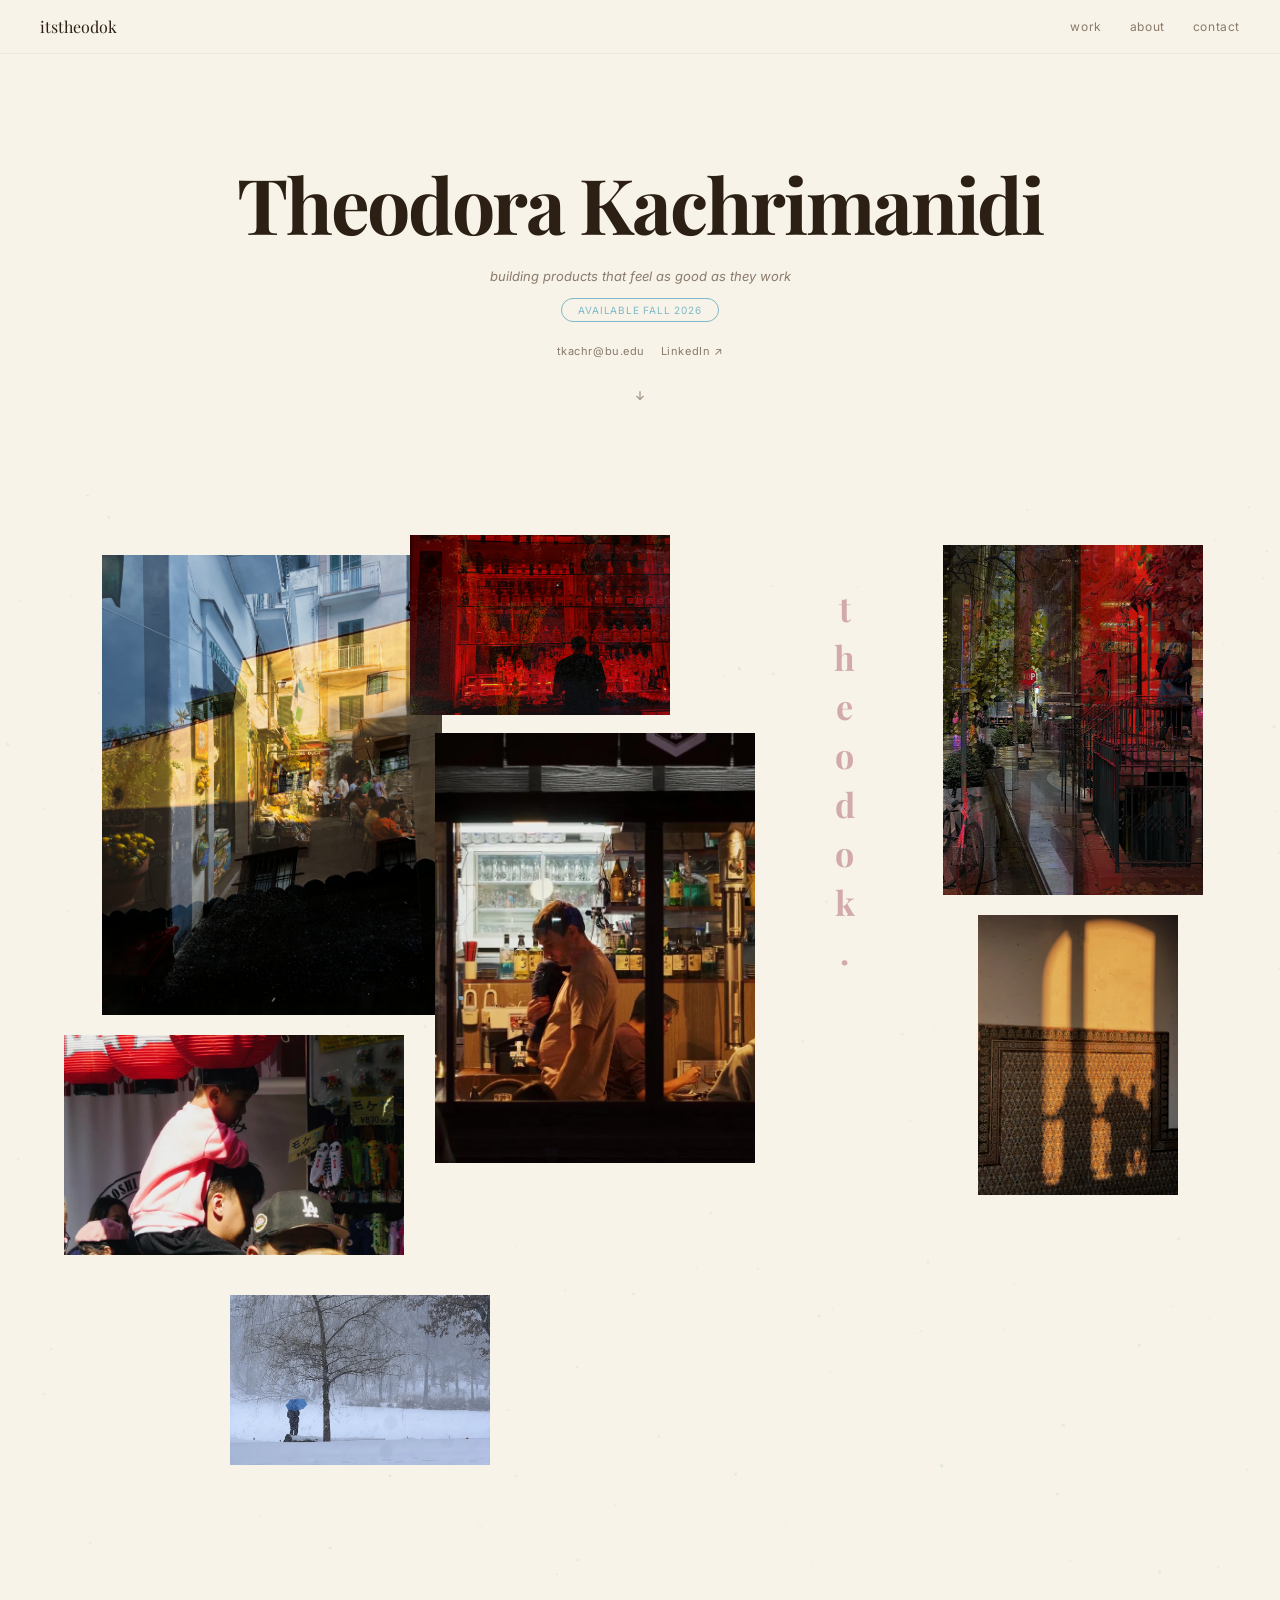
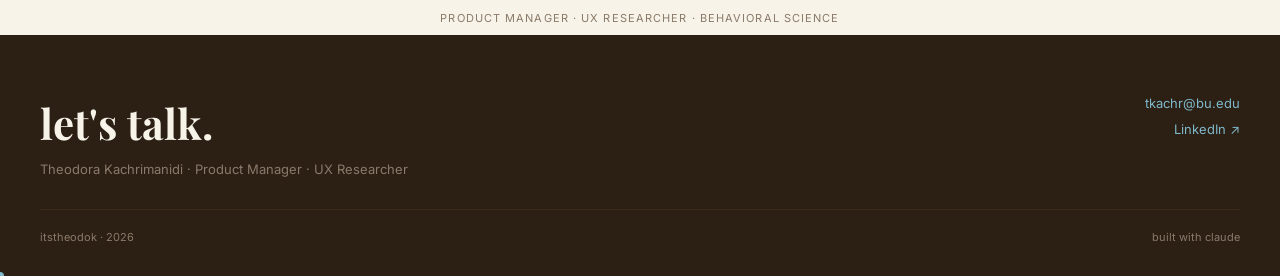
==== commit 180d9e67: "update site with latest changes" ====
--- a/index.html
+++ b/index.html
@@ -4,118 +4,114 @@
     <meta charset="UTF-8" />
     <meta name="viewport" content="width=device-width, initial-scale=1.0" />
     <title>Theodora Kachrimanidi</title>
-    <meta name="description" content="Portfolio of Theodora Kachrimanidi, product manager and UX researcher." />
     <link rel="preconnect" href="https://fonts.googleapis.com" />
     <link rel="preconnect" href="https://fonts.gstatic.com" crossorigin />
-    <link
-      href="https://fonts.googleapis.com/css2?family=Inter:wght@400;500;600;700&family=Playfair+Display:wght@600;700&display=swap"
-      rel="stylesheet"
-    />
-    <link rel="stylesheet" href="styles.css" />
+    <link href="https://fonts.googleapis.com/css2?family=Inter:ital,wght@0,400;0,500;1,400;1,500&family=Playfair+Display:wght@700&display=swap" rel="stylesheet" />
     <style>
-      body.page-index {
-        background: #f5f0e6;
-        color: #2c1f14;
-      }
-
-      main {
-        background: #f5f0e6;
-      }
+      * { box-sizing: border-box; margin: 0; padding: 0; }
+      body { font-family: 'Inter', sans-serif; background: #F7F3E8; cursor: none; }
+      img { display: block; }
+      a { text-decoration: none; }
+      .photo-item { opacity: 0; transform: translateY(20px); transition: opacity 500ms ease-out, transform 500ms ease-out; }
+      .photo-item.visible { opacity: 1; transform: translateY(0); }
+      @keyframes bounce { 0%,100%{transform:translateY(0)} 50%{transform:translateY(8px)} }
+      @keyframes fadeIn { from{opacity:0} to{opacity:1} }
+
+      .site-nav {
+        position: fixed;
+        top: 0;
+        left: 0;
+        width: 100%;
+        background: #F7F3E8;
+        border-bottom: 1px solid #EDE8DC;
+        padding: 16px 40px;
+        display: flex;
+        justify-content: space-between;
+        align-items: center;
+        z-index: 100;
+      }
+      .site-nav .nav-logo {
+        font-family: 'Playfair Display', serif;
+        font-size: 16px;
+        color: #2C1F14;
+      }
+      .site-nav .nav-links {
+        display: flex;
+        gap: 28px;
+        align-items: center;
+      }
+      .site-nav .nav-links a {
+        font-family: 'Inter', sans-serif;
+        font-size: 12px;
+        color: #8A7A6A;
+        letter-spacing: 0.05em;
+        text-transform: lowercase;
+      }
+      .site-nav .nav-links a:hover { color: #7EB8C9; }
 
       .hero-section {
-        position: relative;
-        min-height: 100vh;
-        display: grid;
-        place-items: center;
-        padding: 120px 24px 80px;
-        background: #f5f0e6;
-        overflow: hidden;
-      }
-
-      .hero-content {
+        height: 55vh;
+        background: #F7F3E8;
         display: flex;
         flex-direction: column;
         align-items: center;
         justify-content: center;
         text-align: center;
-        gap: 16px;
-      }
-
-      #hero-name {
-        margin: 0;
-        font-family: "Playfair Display", serif;
-        font-size: clamp(52px, 10vw, 120px);
+        gap: 14px;
+        padding-top: 60px;
+      }
+      .hero-section h1 {
+        font-family: 'Playfair Display', serif;
+        font-size: clamp(38px,6vw,82px);
         font-weight: 700;
-        line-height: 1;
-        color: #2c1f14;
+        color: #2C1F14;
         letter-spacing: -0.03em;
-        transform: translateY(0);
-        opacity: 1;
-        transition: opacity 180ms ease-out, transform 180ms ease-out, font-size 180ms ease-out;
-      }
-
-      .typewriter-wrap {
-        min-height: 24px;
-        display: flex;
-        justify-content: center;
-        align-items: center;
-      }
-
-      .typewriter {
-        font-family: "Inter", sans-serif;
+      }
+      #typewriter {
+        font-family: 'Inter', sans-serif;
         font-size: 13px;
         font-style: italic;
-        color: #8a7a6a;
-        opacity: 1;
-        transition: opacity 400ms ease;
-      }
-
-      .typewriter.fade-out {
-        opacity: 0;
-      }
-
+        color: #8A7A6A;
+        transition: opacity 0.4s;
+      }
       .hero-pill {
         display: inline-block;
+        font-family: 'Inter', sans-serif;
+        font-size: 10px;
+        text-transform: uppercase;
+        letter-spacing: 0.08em;
+        border: 1px solid #7EB8C9;
+        color: #7EB8C9;
+        border-radius: 20px;
         padding: 5px 16px;
-        border: 1px solid #7eb8c9;
-        border-radius: 20px;
-        color: #7eb8c9;
-        font-family: "Inter", sans-serif;
-        font-size: 10px;
-        font-weight: 600;
-        letter-spacing: 0.08em;
-        text-transform: uppercase;
-      }
-
-      .hero-bounce {
-        position: absolute;
-        bottom: 28px;
-        left: 50%;
-        transform: translateX(-50%);
+      }
+      .hero-contact-links {
+        display: flex;
+        gap: 16px;
+        margin-top: 8px;
+      }
+      .hero-contact-links a {
+        font-family: 'Inter', sans-serif;
+        font-size: 11px;
+        color: #8A7A6A;
+        letter-spacing: 0.05em;
+      }
+      .hero-contact-links a:hover { color: #7EB8C9; }
+      .hero-arrow {
+        font-family: 'Inter', sans-serif;
         font-size: 12px;
-        color: #8a7a6a;
-        animation: bounce 1.2s infinite;
-      }
-
-      @keyframes bounce {
-        0%,
-        100% {
-          transform: translateX(-50%) translateY(0);
-        }
-        50% {
-          transform: translateX(-50%) translateY(6px);
-        }
-      }
-
-      .gallery-section {
+        color: #8A7A6A;
+        margin-top: 16px;
+        animation: bounce 1.6s ease-in-out infinite;
+      }
+
+      #collage-section {
         position: relative;
-        min-height: 300vh;
-        overflow: hidden;
-        background: #f5f0e6;
-        padding: 0 0 120px;
-      }
-
-      .gallery-canvas {
+        min-height: 1080px;
+        background: #F7F3E8;
+        overflow: visible;
+      }
+      #water-canvas {
         position: absolute;
         top: 0;
         left: 0;
@@ -123,290 +119,245 @@
         height: 100%;
         z-index: 0;
         pointer-events: none;
-      }
-
-      .gallery-spine {
-        position: absolute;
-        top: 0;
-        left: 50%;
+        display: block;
+      }
+      .theodok-spine {
+        position: absolute;
+        left: 66%;
         transform: translateX(-50%);
-        height: 100%;
+        top: 90px;
+        z-index: 2;
         display: flex;
         flex-direction: column;
         align-items: center;
-        justify-content: center;
+        gap: 3px;
+      }
+      .theodok-spine span {
+        font-family: 'Playfair Display', serif;
+        font-size: 34px;
+        font-weight: 700;
+        color: #B4707E;
+        opacity: 0.55;
+      }
+      .photo-container {
+        position: absolute;
+        top: 0;
+        left: 0;
+        width: 100%;
+        height: 100%;
         z-index: 1;
-        pointer-events: none;
-      }
-
-      .gallery-spine span {
-        display: block;
-        margin: 4px 0;
-        font-family: "Playfair Display", serif;
-        font-size: clamp(28px, 3vw, 42px);
-        font-weight: 700;
-        line-height: 1;
-        letter-spacing: 0.05em;
-        color: #2c1f14;
-        opacity: 0.15;
-      }
-
-      .gallery-photo {
-        position: absolute;
-        display: block;
+      }
+      .photo-container img {
+        position: absolute;
         object-fit: cover;
         border: 0;
         border-radius: 0;
-        pointer-events: none;
+      }
+      .collage-copy {
+        position: absolute;
+        bottom: -50px;
+        left: 50%;
+        transform: translateX(-50%);
+        font-family: 'Inter', sans-serif;
+        font-size: 11px;
+        color: #8A7A6A;
+        text-transform: uppercase;
+        letter-spacing: 0.1em;
+        white-space: nowrap;
         opacity: 0;
-        transform: translateY(30px);
-        transition: opacity 600ms ease-out, transform 600ms ease-out;
-        z-index: 2;
-      }
-
-      .gallery-photo.is-visible {
-        opacity: 1;
-        transform: translateY(0);
-      }
-
-      .mobile-note {
-        display: none;
+        animation: fadeIn 600ms ease-out 1.5s forwards;
+        z-index: 3;
+      }
+
+      footer {
+        background: #2C1F14;
+        padding: 60px 40px 32px;
+        margin-top: 60px;
+      }
+      .footer-grid {
+        display: grid;
+        grid-template-columns: 1fr 1fr;
+        gap: 24px;
+      }
+      .footer-left h2 {
+        font-family: 'Playfair Display', serif;
+        font-size: 42px;
+        color: #F7F3E8;
+        margin-bottom: 10px;
+      }
+      .footer-left p {
+        font-family: 'Inter', sans-serif;
+        font-size: 13px;
+        color: #8A7A6A;
+      }
+      .footer-right {
+        display: flex;
+        flex-direction: column;
+        gap: 10px;
+        align-items: flex-end;
+      }
+      .footer-right a {
+        font-family: 'Inter', sans-serif;
+        font-size: 13px;
+        color: #7EB8C9;
+      }
+      .footer-bottom {
+        border-top: 1px solid #3A2A1A;
+        margin-top: 32px;
+        padding-top: 20px;
+        display: flex;
+        justify-content: space-between;
+      }
+      .footer-bottom span {
+        font-family: 'Inter', sans-serif;
+        font-size: 11px;
+        color: #8A7A6A;
       }
 
       @media (max-width: 768px) {
-        .gallery-photo {
-          display: none;
-        }
-
-        .gallery-section {
-          min-height: 180vh;
-        }
-
-        .mobile-note {
-          display: grid;
-          place-items: center;
-          position: absolute;
-          inset: 0;
-          padding: 24px;
-          text-align: center;
-          font-family: "Inter", sans-serif;
-          font-size: 14px;
-          font-style: italic;
-          color: #8a7a6a;
-          z-index: 2;
-        }
+        .theodok-spine span { font-size: 22px; }
+        .hero-contact-links { flex-direction: column; gap: 6px; align-items: center; }
       }
     </style>
   </head>
-  <body class="page-index">
+  <body>
     <nav class="site-nav">
       <a class="nav-logo" href="index.html">itstheodok</a>
       <div class="nav-links">
-        <a class="nav-link" data-page="projects" href="projects.html">work</a>
-        <a class="nav-link" data-page="about" href="about.html">about</a>
-        <a class="nav-link" data-page="contact" href="#footer">contact</a>
+        <a href="projects.html">work</a>
+        <a href="about.html">about</a>
+        <a href="#contact">contact</a>
       </div>
     </nav>
 
-    <main>
-      <section class="hero-section" aria-label="Intro hero">
-        <div class="hero-content">
-          <h1 id="hero-name">Theodora Kachrimanidi</h1>
-          <div class="typewriter-wrap" aria-live="polite">
-            <span id="typewriter" class="typewriter"></span>
-          </div>
-          <div class="hero-pill">available fall 2026</div>
-        </div>
-        <div class="hero-bounce" aria-hidden="true">↓</div>
-      </section>
-
-      <section class="gallery-section" aria-label="Editorial gallery">
-        <canvas id="gallery-canvas" class="gallery-canvas" aria-hidden="true"></canvas>
-        <div class="gallery-spine" aria-hidden="true">
-          <span>t</span>
-          <span>h</span>
-          <span>e</span>
-          <span>o</span>
-          <span>d</span>
-          <span>o</span>
-          <span>k</span>
-          <span>.</span>
-        </div>
-        <div class="gallery-photos">
-          <img class="gallery-photo" src="apartment_market.jpeg" alt="Apartment market storefront interior in warm light" style="width: 280px; height: 380px; left: 2%; top: 2%; z-index: 1;" />
-          <img class="gallery-photo" src="eiffel_bar.jpeg" alt="Bar scene beneath the Eiffel influence" style="width: 340px; height: 220px; left: 38%; top: 6%; z-index: 2;" />
-          <img class="gallery-photo" src="library.jpeg" alt="Library interior with layered shadow and quiet detail" style="width: 200px; height: 280px; right: 3%; top: 4%; z-index: 1;" />
-          <img class="gallery-photo" src="apartment_market.jpeg" alt="Apartment market storefront interior in warm light" style="width: 380px; height: 240px; left: 1%; top: 28%; z-index: 1;" />
-          <img class="gallery-photo" src="eiffel_bar.jpeg" alt="Bar scene beneath the Eiffel influence" style="width: 220px; height: 320px; left: 44%; top: 22%; z-index: 2;" />
-          <img class="gallery-photo" src="library.jpeg" alt="Library interior with layered shadow and quiet detail" style="width: 260px; height: 180px; right: 2%; top: 30%; z-index: 1;" />
-          <img class="gallery-photo" src="apartment_market.jpeg" alt="Apartment market storefront interior in warm light" style="width: 180px; height: 260px; left: 18%; top: 52%; z-index: 1;" />
-          <img class="gallery-photo" src="library.jpeg" alt="Library interior with layered shadow and quiet detail" style="width: 320px; height: 200px; left: 36%; top: 58%; z-index: 2;" />
-        </div>
-        <div class="mobile-note">scroll to explore</div>
-      </section>
-    </main>
-
-    <footer id="footer" class="site-footer">
-      <div class="footer-top">
-        <div>
+    <section class="hero-section">
+      <h1>Theodora Kachrimanidi</h1>
+      <div id="typewriter"></div>
+      <span class="hero-pill">available fall 2026</span>
+      <div class="hero-contact-links">
+        <a href="mailto:tkachr@bu.edu">tkachr@bu.edu</a>
+        <a href="https://linkedin.com/in/theodorakachrimanidi" target="_blank" rel="noreferrer">LinkedIn ↗</a>
+      </div>
+      <div class="hero-arrow">↓</div>
+    </section>
+
+    <section id="collage-section">
+      <canvas id="water-canvas" aria-hidden="true"></canvas>
+      <div class="theodok-spine" aria-hidden="true">
+        <span>t</span>
+        <span>h</span>
+        <span>e</span>
+        <span>o</span>
+        <span>d</span>
+        <span>o</span>
+        <span>k</span>
+        <span>.</span>
+      </div>
+      <div class="photo-container">
+        <img class="photo-item" src="p6.jpeg" alt="Italian streets" style="width:340px;height:460px;left:8%;top:60px;z-index:1;" data-delay="0" />
+        <img class="photo-item" src="p7.jpeg" alt="Parisian bar" style="width:260px;height:180px;left:32%;top:40px;z-index:3;" data-delay="120" />
+        <img class="photo-item" src="p1.webp" alt="nyc radio x apartment door" style="width:260px;height:350px;right:6%;top:50px;z-index:2;" data-delay="240" />
+        <img class="photo-item" src="p2.webp" alt="Child in market" style="width:340px;height:220px;left:5%;top:540px;z-index:2;" data-delay="360" />
+        <img class="photo-item" src="p3.webp" alt="Tokyo restaurant" style="width:320px;height:430px;left:34%;top:238px;z-index:4;" data-delay="480" />
+        <img class="photo-item" src="p4.webp" alt="Shadows in Spain" style="width:200px;height:280px;right:8%;top:420px;z-index:3;" data-delay="600" />
+        <img class="photo-item" src="p5.webp" alt="Blue umbrella in snowstorm" style="width:260px;height:170px;left:18%;top:800px;z-index:2;" data-delay="720" />
+      </div>
+      <div class="collage-copy">product manager · ux researcher · behavioral science</div>
+    </section>
+
+    <footer id="contact">
+      <div class="footer-grid">
+        <div class="footer-left">
           <h2>let's talk.</h2>
           <p>Theodora Kachrimanidi · Product Manager · UX Researcher</p>
         </div>
-        <div class="footer-links">
+        <div class="footer-right">
           <a href="mailto:tkachr@bu.edu">tkachr@bu.edu</a>
-          <a href="https://www.linkedin.com" target="_blank" rel="noreferrer">LinkedIn ↗</a>
+          <a href="https://linkedin.com/in/theodorakachrimanidi" target="_blank" rel="noreferrer">LinkedIn ↗</a>
         </div>
       </div>
       <div class="footer-bottom">
-        <span>itstheodok · <span id="year"></span></span>
+        <span>itstheodok · 2026</span>
         <span>built with claude</span>
       </div>
     </footer>
 
-    <div class="cursor-dot" aria-hidden="true"></div>
     <script>
-      const phrases = [
-        "diagnosing trust breakdowns in user journeys",
-        "building products that feel as good as they work",
-        "behavioral science applied to real product decisions"
-      ];
-
-      const typewriter = document.getElementById("typewriter");
-      if (typewriter) {
-        let index = 0;
-        const rotatePhrase = () => {
-          typewriter.classList.add("fade-out");
-          window.setTimeout(() => {
-            index = (index + 1) % phrases.length;
-            typewriter.textContent = phrases[index];
-            typewriter.classList.remove("fade-out");
-          }, 400);
-        };
-        typewriter.textContent = phrases[0];
-        window.setInterval(rotatePhrase, 3000);
-      }
-
-      const heroName = document.getElementById("hero-name");
-      if (heroName) {
-        const onScroll = () => {
-          const progress = Math.min(1, Math.max(0, window.scrollY / 200));
-          heroName.style.opacity = String(1 - progress);
-          heroName.style.transform = `translateY(${-progress * 20}px)`;
-          heroName.style.fontSize = `clamp(${Math.max(40, 52 - progress * 18)}px, ${Math.max(8, 10 - progress * 2.4)}vw, ${Math.max(80, 120 - progress * 40)}px)`;
-        };
-        window.addEventListener("scroll", onScroll, { passive: true });
-        onScroll();
-      }
-
-      const photos = Array.from(document.querySelectorAll(".gallery-photo"));
-      if (photos.length) {
-        const observer = new IntersectionObserver(
-          (entries) => {
-            entries.forEach((entry, index) => {
-              if (entry.isIntersecting) {
-                const photo = entry.target;
-                const delay = Number(photo.dataset.index || index) * 100;
-                window.setTimeout(() => {
-                  photo.classList.add("is-visible");
-                }, delay);
-                observer.unobserve(photo);
-              }
-            });
-          },
-          { threshold: 0.15 }
-        );
-
-        photos.forEach((photo, index) => {
-          photo.dataset.index = index;
-          observer.observe(photo);
+      const phrases = ["diagnosing trust breakdowns in user journeys","building products that feel as good as they work","behavioral science applied to real product decisions"];
+      let pi = 0;
+      const tw = document.getElementById("typewriter");
+      setInterval(() => { tw.style.opacity=0; setTimeout(()=>{ pi=(pi+1)%3; tw.textContent=phrases[pi]; tw.style.opacity=1; },400); }, 3000);
+      tw.textContent = phrases[0]; tw.style.opacity=1; tw.style.transition="opacity 0.4s";
+
+      const photos = document.querySelectorAll(".photo-item");
+      const observer = new IntersectionObserver((entries) => {
+        entries.forEach(entry => {
+          if(entry.isIntersecting) {
+            const el = entry.target;
+            const delay = el.dataset.delay || 0;
+            el.style.transitionDelay = delay + "ms";
+            el.classList.add("visible");
+            observer.unobserve(el);
+          }
         });
-      }
-
-      const galleryCanvas = document.getElementById("gallery-canvas");
-      if (galleryCanvas) {
-        const ctx = galleryCanvas.getContext("2d");
-        let width = 0;
-        let height = 0;
-        let dpr = Math.max(1, window.devicePixelRatio || 1);
-        let scrollOffset = 0;
-        let frameId = 0;
-
-        const rings = Array.from({ length: 40 }, (_, index) => ({
-          index,
-          phase: index * (Math.PI / 10)
-        }));
-
-        const resize = () => {
-          width = galleryCanvas.clientWidth;
-          height = galleryCanvas.clientHeight;
-          dpr = Math.max(1, window.devicePixelRatio || 1);
-          galleryCanvas.width = Math.floor(width * dpr);
-          galleryCanvas.height = Math.floor(height * dpr);
-          ctx.setTransform(dpr, 0, 0, dpr, 0, 0);
-        };
-
-        const drawHelix = () => {
-          ctx.clearRect(0, 0, width, height);
-          const cx = width / 2;
-          const cy = height / 2;
-          const radiusX = 380;
-          const radiusY = 28;
-
-          rings.forEach((ring, index) => {
-            const angle = ring.phase + scrollOffset + index * 0.18;
-            const sine = Math.sin(angle);
-            const isFront = sine >= 0;
-            ctx.strokeStyle = "#7eb8c9";
-            ctx.lineWidth = isFront ? 1.2 : 0.6;
-            ctx.globalAlpha = isFront ? 0.12 : 0.03;
-            ctx.beginPath();
-
-            const steps = 80;
-            for (let step = 0; step <= steps; step += 1) {
-              const t = step / steps;
-              const x = cx + Math.cos(angle + t * Math.PI * 2) * radiusX;
-              const y = cy + (t - 0.5) * height * 0.95 + Math.sin(angle + t * Math.PI * 2) * (radiusY + sine * 4);
-              if (step === 0) {
-                ctx.moveTo(x, y);
-              } else {
-                ctx.lineTo(x, y);
-              }
-            }
-            ctx.stroke();
+      }, { threshold: 0.05, rootMargin: "0px 0px -60px 0px" });
+      photos.forEach(p => observer.observe(p));
+
+      const canvas = document.getElementById("water-canvas");
+      const ctx = canvas.getContext("2d");
+      let pts = [];
+
+      function resize() {
+        canvas.width = canvas.parentElement.offsetWidth;
+        canvas.height = canvas.parentElement.offsetHeight;
+        pts = [];
+        for(let i=0;i<200;i++) {
+          pts.push({
+            x: Math.random()*canvas.width,
+            oy: Math.random()*canvas.height,
+            r: Math.random()*1.4+0.4,
+            op: Math.random()*0.13+0.04
           });
-
-          ctx.globalAlpha = 1;
-        };
-
-        const render = () => {
-          drawHelix();
-          frameId = window.requestAnimationFrame(render);
-        };
-
-        const updateScroll = () => {
-          const section = document.querySelector('.gallery-section');
-          if (!section) return;
-          const rect = section.getBoundingClientRect();
-          const start = rect.top + window.scrollY;
-          const end = start + section.offsetHeight - window.innerHeight;
-          const current = Math.max(0, Math.min(window.scrollY - start, end - start));
-          scrollOffset = current * 0.003;
-          if (frameId) {
-            window.cancelAnimationFrame(frameId);
-          }
-          frameId = window.requestAnimationFrame(drawHelix);
-        };
-
-        window.addEventListener('scroll', updateScroll, { passive: true });
-        window.addEventListener('resize', () => {
-          resize();
-          updateScroll();
+        }
+        draw(0);
+      }
+
+      function draw(scroll) {
+        ctx.clearRect(0,0,canvas.width,canvas.height);
+        pts.forEach(p => {
+          const y = p.oy - scroll*0.18;
+          ctx.beginPath();
+          ctx.arc(p.x, y, p.r, 0, Math.PI*2);
+          ctx.fillStyle = `rgba(126,184,201,${p.op})`;
+          ctx.fill();
         });
-
-        resize();
-        updateScroll();
-        render();
-      }
+      }
+
+      let raf;
+      const section = document.getElementById("collage-section");
+      window.addEventListener("scroll", () => {
+        const rel = Math.max(0, window.scrollY - section.offsetTop);
+        cancelAnimationFrame(raf);
+        raf = requestAnimationFrame(() => draw(rel));
+      });
+      window.addEventListener("resize", resize);
+      resize();
+
+      document.body.style.cursor="none";
+      const cursor = document.createElement("div");
+      cursor.style.cssText="position:fixed;width:8px;height:8px;background:#7EB8C9;border-radius:50%;pointer-events:none;z-index:9999;transform:translate(-50%,-50%);transition:transform 0.1s;";
+      document.body.appendChild(cursor);
+      document.addEventListener("mousemove", e => {
+        cursor.style.left=e.clientX+"px";
+        cursor.style.top=e.clientY+"px";
+        const dot=document.createElement("div");
+        dot.style.cssText=`position:fixed;width:5px;height:5px;background:#7EB8C9;border-radius:50%;pointer-events:none;z-index:9998;left:${e.clientX}px;top:${e.clientY}px;transform:translate(-50%,-50%);opacity:0.6;transition:opacity 0.4s;`;
+        document.body.appendChild(dot);
+        setTimeout(()=>dot.style.opacity=0,50);
+        setTimeout(()=>dot.remove(),450);
+        const all=document.querySelectorAll("div[style*='z-index:9998']");
+        if(all.length>10) all[0].remove();
+      });
     </script>
   </body>
-</html>
+</html>
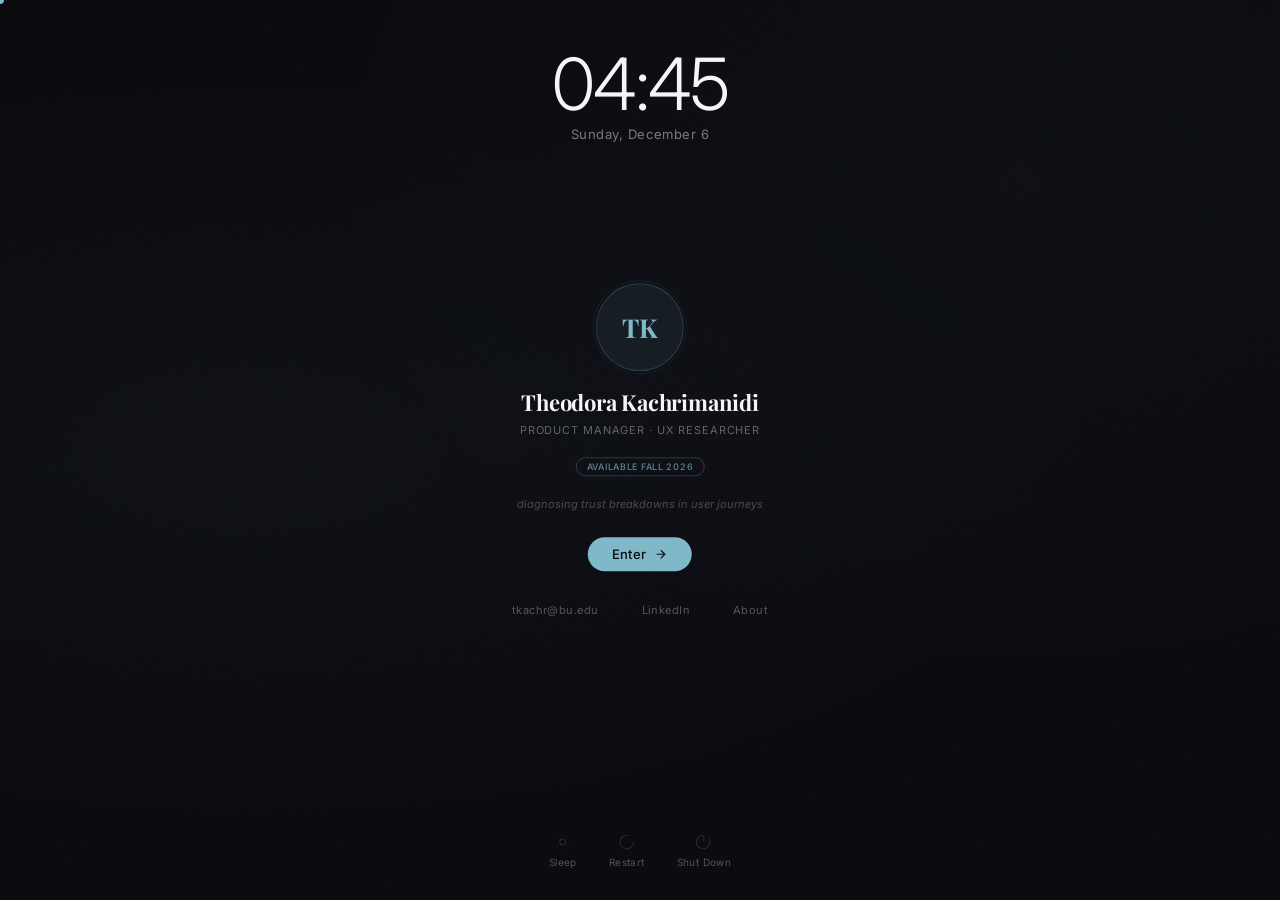
==== commit b20869e0: "describe what you changed" ====
--- a/index.html
+++ b/index.html
@@ -1,363 +1,341 @@
 <!DOCTYPE html>
 <html lang="en">
-  <head>
-    <meta charset="UTF-8" />
-    <meta name="viewport" content="width=device-width, initial-scale=1.0" />
-    <title>Theodora Kachrimanidi</title>
-    <link rel="preconnect" href="https://fonts.googleapis.com" />
-    <link rel="preconnect" href="https://fonts.gstatic.com" crossorigin />
-    <link href="https://fonts.googleapis.com/css2?family=Inter:ital,wght@0,400;0,500;1,400;1,500&family=Playfair+Display:wght@700&display=swap" rel="stylesheet" />
-    <style>
-      * { box-sizing: border-box; margin: 0; padding: 0; }
-      body { font-family: 'Inter', sans-serif; background: #F7F3E8; cursor: none; }
-      img { display: block; }
-      a { text-decoration: none; }
-      .photo-item { opacity: 0; transform: translateY(20px); transition: opacity 500ms ease-out, transform 500ms ease-out; }
-      .photo-item.visible { opacity: 1; transform: translateY(0); }
-      @keyframes bounce { 0%,100%{transform:translateY(0)} 50%{transform:translateY(8px)} }
-      @keyframes fadeIn { from{opacity:0} to{opacity:1} }
-
-      .site-nav {
-        position: fixed;
-        top: 0;
-        left: 0;
-        width: 100%;
-        background: #F7F3E8;
-        border-bottom: 1px solid #EDE8DC;
-        padding: 16px 40px;
-        display: flex;
-        justify-content: space-between;
-        align-items: center;
-        z-index: 100;
-      }
-      .site-nav .nav-logo {
-        font-family: 'Playfair Display', serif;
-        font-size: 16px;
-        color: #2C1F14;
-      }
-      .site-nav .nav-links {
-        display: flex;
-        gap: 28px;
-        align-items: center;
-      }
-      .site-nav .nav-links a {
-        font-family: 'Inter', sans-serif;
-        font-size: 12px;
-        color: #8A7A6A;
-        letter-spacing: 0.05em;
-        text-transform: lowercase;
-      }
-      .site-nav .nav-links a:hover { color: #7EB8C9; }
-
-      .hero-section {
-        height: 55vh;
-        background: #F7F3E8;
-        display: flex;
-        flex-direction: column;
-        align-items: center;
-        justify-content: center;
-        text-align: center;
-        gap: 14px;
-        padding-top: 60px;
-      }
-      .hero-section h1 {
-        font-family: 'Playfair Display', serif;
-        font-size: clamp(38px,6vw,82px);
-        font-weight: 700;
-        color: #2C1F14;
-        letter-spacing: -0.03em;
-      }
-      #typewriter {
-        font-family: 'Inter', sans-serif;
-        font-size: 13px;
-        font-style: italic;
-        color: #8A7A6A;
-        transition: opacity 0.4s;
-      }
-      .hero-pill {
-        display: inline-block;
-        font-family: 'Inter', sans-serif;
-        font-size: 10px;
-        text-transform: uppercase;
-        letter-spacing: 0.08em;
-        border: 1px solid #7EB8C9;
-        color: #7EB8C9;
-        border-radius: 20px;
-        padding: 5px 16px;
-      }
-      .hero-contact-links {
-        display: flex;
-        gap: 16px;
-        margin-top: 8px;
-      }
-      .hero-contact-links a {
-        font-family: 'Inter', sans-serif;
-        font-size: 11px;
-        color: #8A7A6A;
-        letter-spacing: 0.05em;
-      }
-      .hero-contact-links a:hover { color: #7EB8C9; }
-      .hero-arrow {
-        font-family: 'Inter', sans-serif;
-        font-size: 12px;
-        color: #8A7A6A;
-        margin-top: 16px;
-        animation: bounce 1.6s ease-in-out infinite;
-      }
-
-      #collage-section {
-        position: relative;
-        min-height: 1080px;
-        background: #F7F3E8;
-        overflow: visible;
-      }
-      #water-canvas {
-        position: absolute;
-        top: 0;
-        left: 0;
-        width: 100%;
-        height: 100%;
-        z-index: 0;
-        pointer-events: none;
-        display: block;
-      }
-      .theodok-spine {
-        position: absolute;
-        left: 66%;
-        transform: translateX(-50%);
-        top: 90px;
-        z-index: 2;
-        display: flex;
-        flex-direction: column;
-        align-items: center;
-        gap: 3px;
-      }
-      .theodok-spine span {
-        font-family: 'Playfair Display', serif;
-        font-size: 34px;
-        font-weight: 700;
-        color: #B4707E;
-        opacity: 0.55;
-      }
-      .photo-container {
-        position: absolute;
-        top: 0;
-        left: 0;
-        width: 100%;
-        height: 100%;
-        z-index: 1;
-      }
-      .photo-container img {
-        position: absolute;
-        object-fit: cover;
-        border: 0;
-        border-radius: 0;
-      }
-      .collage-copy {
-        position: absolute;
-        bottom: -50px;
-        left: 50%;
-        transform: translateX(-50%);
-        font-family: 'Inter', sans-serif;
-        font-size: 11px;
-        color: #8A7A6A;
-        text-transform: uppercase;
-        letter-spacing: 0.1em;
-        white-space: nowrap;
-        opacity: 0;
-        animation: fadeIn 600ms ease-out 1.5s forwards;
-        z-index: 3;
-      }
-
-      footer {
-        background: #2C1F14;
-        padding: 60px 40px 32px;
-        margin-top: 60px;
-      }
-      .footer-grid {
-        display: grid;
-        grid-template-columns: 1fr 1fr;
-        gap: 24px;
-      }
-      .footer-left h2 {
-        font-family: 'Playfair Display', serif;
-        font-size: 42px;
-        color: #F7F3E8;
-        margin-bottom: 10px;
-      }
-      .footer-left p {
-        font-family: 'Inter', sans-serif;
-        font-size: 13px;
-        color: #8A7A6A;
-      }
-      .footer-right {
-        display: flex;
-        flex-direction: column;
-        gap: 10px;
-        align-items: flex-end;
-      }
-      .footer-right a {
-        font-family: 'Inter', sans-serif;
-        font-size: 13px;
-        color: #7EB8C9;
-      }
-      .footer-bottom {
-        border-top: 1px solid #3A2A1A;
-        margin-top: 32px;
-        padding-top: 20px;
-        display: flex;
-        justify-content: space-between;
-      }
-      .footer-bottom span {
-        font-family: 'Inter', sans-serif;
-        font-size: 11px;
-        color: #8A7A6A;
-      }
-
-      @media (max-width: 768px) {
-        .theodok-spine span { font-size: 22px; }
-        .hero-contact-links { flex-direction: column; gap: 6px; align-items: center; }
-      }
-    </style>
-  </head>
-  <body>
-    <nav class="site-nav">
-      <a class="nav-logo" href="index.html">itstheodok</a>
-      <div class="nav-links">
-        <a href="projects.html">work</a>
-        <a href="about.html">about</a>
-        <a href="#contact">contact</a>
-      </div>
-    </nav>
-
-    <section class="hero-section">
-      <h1>Theodora Kachrimanidi</h1>
-      <div id="typewriter"></div>
-      <span class="hero-pill">available fall 2026</span>
-      <div class="hero-contact-links">
-        <a href="mailto:tkachr@bu.edu">tkachr@bu.edu</a>
-        <a href="https://linkedin.com/in/theodorakachrimanidi" target="_blank" rel="noreferrer">LinkedIn ↗</a>
-      </div>
-      <div class="hero-arrow">↓</div>
-    </section>
-
-    <section id="collage-section">
-      <canvas id="water-canvas" aria-hidden="true"></canvas>
-      <div class="theodok-spine" aria-hidden="true">
-        <span>t</span>
-        <span>h</span>
-        <span>e</span>
-        <span>o</span>
-        <span>d</span>
-        <span>o</span>
-        <span>k</span>
-        <span>.</span>
-      </div>
-      <div class="photo-container">
-        <img class="photo-item" src="p6.jpeg" alt="Italian streets" style="width:340px;height:460px;left:8%;top:60px;z-index:1;" data-delay="0" />
-        <img class="photo-item" src="p7.jpeg" alt="Parisian bar" style="width:260px;height:180px;left:32%;top:40px;z-index:3;" data-delay="120" />
-        <img class="photo-item" src="p1.webp" alt="nyc radio x apartment door" style="width:260px;height:350px;right:6%;top:50px;z-index:2;" data-delay="240" />
-        <img class="photo-item" src="p2.webp" alt="Child in market" style="width:340px;height:220px;left:5%;top:540px;z-index:2;" data-delay="360" />
-        <img class="photo-item" src="p3.webp" alt="Tokyo restaurant" style="width:320px;height:430px;left:34%;top:238px;z-index:4;" data-delay="480" />
-        <img class="photo-item" src="p4.webp" alt="Shadows in Spain" style="width:200px;height:280px;right:8%;top:420px;z-index:3;" data-delay="600" />
-        <img class="photo-item" src="p5.webp" alt="Blue umbrella in snowstorm" style="width:260px;height:170px;left:18%;top:800px;z-index:2;" data-delay="720" />
-      </div>
-      <div class="collage-copy">product manager · ux researcher · behavioral science</div>
-    </section>
-
-    <footer id="contact">
-      <div class="footer-grid">
-        <div class="footer-left">
-          <h2>let's talk.</h2>
-          <p>Theodora Kachrimanidi · Product Manager · UX Researcher</p>
-        </div>
-        <div class="footer-right">
-          <a href="mailto:tkachr@bu.edu">tkachr@bu.edu</a>
-          <a href="https://linkedin.com/in/theodorakachrimanidi" target="_blank" rel="noreferrer">LinkedIn ↗</a>
-        </div>
-      </div>
-      <div class="footer-bottom">
-        <span>itstheodok · 2026</span>
-        <span>built with claude</span>
-      </div>
-    </footer>
-
-    <script>
-      const phrases = ["diagnosing trust breakdowns in user journeys","building products that feel as good as they work","behavioral science applied to real product decisions"];
-      let pi = 0;
-      const tw = document.getElementById("typewriter");
-      setInterval(() => { tw.style.opacity=0; setTimeout(()=>{ pi=(pi+1)%3; tw.textContent=phrases[pi]; tw.style.opacity=1; },400); }, 3000);
-      tw.textContent = phrases[0]; tw.style.opacity=1; tw.style.transition="opacity 0.4s";
-
-      const photos = document.querySelectorAll(".photo-item");
-      const observer = new IntersectionObserver((entries) => {
-        entries.forEach(entry => {
-          if(entry.isIntersecting) {
-            const el = entry.target;
-            const delay = el.dataset.delay || 0;
-            el.style.transitionDelay = delay + "ms";
-            el.classList.add("visible");
-            observer.unobserve(el);
-          }
-        });
-      }, { threshold: 0.05, rootMargin: "0px 0px -60px 0px" });
-      photos.forEach(p => observer.observe(p));
-
-      const canvas = document.getElementById("water-canvas");
-      const ctx = canvas.getContext("2d");
-      let pts = [];
-
-      function resize() {
-        canvas.width = canvas.parentElement.offsetWidth;
-        canvas.height = canvas.parentElement.offsetHeight;
-        pts = [];
-        for(let i=0;i<200;i++) {
-          pts.push({
-            x: Math.random()*canvas.width,
-            oy: Math.random()*canvas.height,
-            r: Math.random()*1.4+0.4,
-            op: Math.random()*0.13+0.04
-          });
-        }
-        draw(0);
-      }
-
-      function draw(scroll) {
-        ctx.clearRect(0,0,canvas.width,canvas.height);
-        pts.forEach(p => {
-          const y = p.oy - scroll*0.18;
-          ctx.beginPath();
-          ctx.arc(p.x, y, p.r, 0, Math.PI*2);
-          ctx.fillStyle = `rgba(126,184,201,${p.op})`;
-          ctx.fill();
-        });
-      }
-
-      let raf;
-      const section = document.getElementById("collage-section");
-      window.addEventListener("scroll", () => {
-        const rel = Math.max(0, window.scrollY - section.offsetTop);
-        cancelAnimationFrame(raf);
-        raf = requestAnimationFrame(() => draw(rel));
-      });
-      window.addEventListener("resize", resize);
-      resize();
-
-      document.body.style.cursor="none";
-      const cursor = document.createElement("div");
-      cursor.style.cssText="position:fixed;width:8px;height:8px;background:#7EB8C9;border-radius:50%;pointer-events:none;z-index:9999;transform:translate(-50%,-50%);transition:transform 0.1s;";
-      document.body.appendChild(cursor);
-      document.addEventListener("mousemove", e => {
-        cursor.style.left=e.clientX+"px";
-        cursor.style.top=e.clientY+"px";
-        const dot=document.createElement("div");
-        dot.style.cssText=`position:fixed;width:5px;height:5px;background:#7EB8C9;border-radius:50%;pointer-events:none;z-index:9998;left:${e.clientX}px;top:${e.clientY}px;transform:translate(-50%,-50%);opacity:0.6;transition:opacity 0.4s;`;
-        document.body.appendChild(dot);
-        setTimeout(()=>dot.style.opacity=0,50);
-        setTimeout(()=>dot.remove(),450);
-        const all=document.querySelectorAll("div[style*='z-index:9998']");
-        if(all.length>10) all[0].remove();
-      });
-    </script>
-  </body>
+<head>
+  <meta charset="UTF-8" />
+  <meta name="viewport" content="width=device-width, initial-scale=1.0" />
+  <title>Theodora Kachrimanidi</title>
+  <link rel="preconnect" href="https://fonts.googleapis.com" />
+  <link rel="preconnect" href="https://fonts.gstatic.com" crossorigin />
+  <link href="https://fonts.googleapis.com/css2?family=Inter:ital,wght@0,300;0,400;0,500;1,400&family=Playfair+Display:wght@700&display=swap" rel="stylesheet" />
+  <style>
+    * { box-sizing: border-box; margin: 0; padding: 0; }
+
+    body {
+      font-family: 'Inter', sans-serif;
+      background: #0A0A0F;
+      color: #F5F5F5;
+      height: 100vh;
+      overflow: hidden;
+      cursor: none;
+    }
+
+    #cursor {
+      position: fixed;
+      width: 8px;
+      height: 8px;
+      background: #7EB8C9;
+      border-radius: 50%;
+      pointer-events: none;
+      z-index: 9999;
+      transform: translate(-50%, -50%);
+      transition: width 0.15s, height 0.15s;
+    }
+    #cursor.hover {
+      width: 20px;
+      height: 20px;
+      background: transparent;
+      border: 1px solid #7EB8C9;
+    }
+
+    .bg {
+      position: fixed;
+      inset: 0;
+      background:
+        radial-gradient(ellipse at 20% 50%, rgba(126,184,201,0.04) 0%, transparent 60%),
+        radial-gradient(ellipse at 80% 20%, rgba(126,184,201,0.03) 0%, transparent 50%),
+        #0A0A0F;
+      z-index: 0;
+    }
+
+    .bg::after {
+      content: '';
+      position: fixed;
+      inset: 0;
+      background-image: url("data:image/svg+xml,%3Csvg viewBox='0 0 256 256' xmlns='http://www.w3.org/2000/svg'%3E%3Cfilter id='noise'%3E%3CfeTurbulence type='fractalNoise' baseFrequency='0.9' numOctaves='4' stitchTiles='stitch'/%3E%3C/filter%3E%3Crect width='100%25' height='100%25' filter='url(%23noise)' opacity='0.03'/%3E%3C/svg%3E");
+      opacity: 0.4;
+      pointer-events: none;
+    }
+
+    .time-block {
+      position: fixed;
+      top: 48px;
+      left: 50%;
+      transform: translateX(-50%);
+      text-align: center;
+      z-index: 2;
+      animation: fadeInSimple 0.8s ease 0.2s both;
+    }
+    .time {
+      font-size: 72px;
+      font-weight: 300;
+      color: #F5F5F5;
+      letter-spacing: -0.03em;
+      line-height: 1;
+    }
+    .date {
+      font-size: 13px;
+      color: rgba(255,255,255,0.45);
+      margin-top: 6px;
+      letter-spacing: 0.04em;
+    }
+
+    .login-card {
+      position: fixed;
+      top: 50%;
+      left: 50%;
+      transform: translate(-50%, -50%);
+      display: flex;
+      flex-direction: column;
+      align-items: center;
+      z-index: 2;
+      animation: fadeInUp 0.8s ease 0.5s both;
+    }
+
+    .avatar {
+      width: 88px;
+      height: 88px;
+      border-radius: 50%;
+      background: rgba(126,184,201,0.08);
+      border: 1px solid rgba(126,184,201,0.2);
+      display: flex;
+      align-items: center;
+      justify-content: center;
+      font-family: 'Playfair Display', serif;
+      font-size: 26px;
+      font-weight: 700;
+      color: #7EB8C9;
+      margin-bottom: 16px;
+      position: relative;
+    }
+    .avatar::after {
+      content: '';
+      position: absolute;
+      inset: -4px;
+      border-radius: 50%;
+      border: 1px solid rgba(126,184,201,0.08);
+    }
+
+    .name {
+      font-family: 'Playfair Display', serif;
+      font-size: 22px;
+      font-weight: 700;
+      color: #F5F5F5;
+      letter-spacing: -0.01em;
+      margin-bottom: 6px;
+    }
+
+    .role {
+      font-size: 11px;
+      color: rgba(255,255,255,0.35);
+      letter-spacing: 0.08em;
+      text-transform: uppercase;
+      margin-bottom: 20px;
+    }
+
+    .pill {
+      display: inline-block;
+      padding: 3px 10px;
+      border: 1px solid rgba(126,184,201,0.25);
+      border-radius: 20px;
+      color: rgba(126,184,201,0.7);
+      font-size: 9px;
+      font-weight: 500;
+      letter-spacing: 0.08em;
+      text-transform: uppercase;
+      margin-bottom: 20px;
+    }
+
+    .typewriter {
+      font-size: 11px;
+      font-style: italic;
+      color: rgba(255,255,255,0.25);
+      margin-bottom: 24px;
+      min-height: 16px;
+      transition: opacity 0.4s;
+      text-align: center;
+      max-width: 280px;
+      line-height: 1.5;
+    }
+
+    .enter-btn {
+      display: flex;
+      align-items: center;
+      gap: 8px;
+      padding: 9px 24px;
+      background: #7EB8C9;
+      border: none;
+      border-radius: 20px;
+      color: #0A0A0F;
+      font-family: 'Inter', sans-serif;
+      font-size: 13px;
+      font-weight: 500;
+      cursor: none;
+      letter-spacing: 0.02em;
+      transition: all 0.2s;
+      text-decoration: none;
+      margin-bottom: 32px;
+    }
+    .enter-btn:hover {
+      background: #9ECFDD;
+      transform: scale(1.02);
+    }
+    .enter-btn svg {
+      width: 14px;
+      height: 14px;
+    }
+
+    .contact-links {
+      display: flex;
+      gap: 20px;
+      align-items: center;
+    }
+    .contact-links a {
+      font-size: 11px;
+      color: rgba(255,255,255,0.3);
+      text-decoration: none;
+      letter-spacing: 0.04em;
+      transition: color 0.2s;
+    }
+    .contact-links a:hover { color: #7EB8C9; }
+    .contact-links span {
+      color: rgba(255,255,255,0.1);
+      font-size: 10px;
+    }
+
+    .bottom-bar {
+      position: fixed;
+      bottom: 32px;
+      left: 50%;
+      transform: translateX(-50%);
+      display: flex;
+      gap: 32px;
+      z-index: 2;
+      animation: fadeInSimple 0.8s ease 0.8s both;
+    }
+    .bottom-bar a {
+      display: flex;
+      flex-direction: column;
+      align-items: center;
+      gap: 5px;
+      text-decoration: none;
+      color: rgba(255,255,255,0.3);
+      font-size: 10px;
+      letter-spacing: 0.04em;
+      transition: color 0.2s;
+      cursor: none;
+    }
+    .bottom-bar a:hover { color: rgba(255,255,255,0.7); }
+    .bottom-bar svg {
+      width: 18px;
+      height: 18px;
+      opacity: 0.4;
+      transition: opacity 0.2s;
+    }
+    .bottom-bar a:hover svg { opacity: 0.8; }
+
+    @keyframes fadeInUp {
+      from { opacity: 0; transform: translate(-50%, calc(-50% + 12px)); }
+      to { opacity: 1; transform: translate(-50%, -50%); }
+    }
+    @keyframes fadeInSimple {
+      from { opacity: 0; }
+      to { opacity: 1; }
+    }
+  </style>
+</head>
+<body>
+
+  <div id="cursor"></div>
+  <div class="bg"></div>
+
+  <div class="time-block">
+    <div class="time" id="clock">00:00</div>
+    <div class="date" id="datestr"></div>
+  </div>
+
+  <div class="login-card">
+    <div class="avatar">TK</div>
+    <div class="name">Theodora Kachrimanidi</div>
+    <div class="role">Product Manager · UX Researcher</div>
+    <div class="pill">Available Fall 2026</div>
+    <div class="typewriter" id="typewriter"></div>
+    <a href="projects.html" class="enter-btn">
+      Enter
+      <svg viewBox="0 0 24 24" fill="none" stroke="currentColor" stroke-width="2">
+        <path d="M5 12h14M12 5l7 7-7 7"/>
+      </svg>
+    </a>
+    <div class="contact-links">
+      <a href="mailto:tkachr@bu.edu">tkachr@bu.edu</a>
+      <span>·</span>
+      <a href="https://linkedin.com/in/theodorakachrimanidi" target="_blank">LinkedIn</a>
+      <span>·</span>
+      <a href="about.html">About</a>
+    </div>
+  </div>
+
+  <div class="bottom-bar">
+    <a href="#">
+      <svg viewBox="0 0 24 24" fill="none" stroke="currentColor" stroke-width="1.5">
+        <path d="M12 3v1m0 16v1M4.22 4.22l.7.7m12.16 12.16.7.7M3 12h1m16 0h1M4.92 19.08l.7-.7M18.36 5.64l.7-.7"/>
+        <circle cx="12" cy="12" r="4"/>
+      </svg>
+      Sleep
+    </a>
+    <a href="#">
+      <svg viewBox="0 0 24 24" fill="none" stroke="currentColor" stroke-width="1.5">
+        <path d="M21 12a9 9 0 11-6.219-8.56"/>
+      </svg>
+      Restart
+    </a>
+    <a href="#">
+      <svg viewBox="0 0 24 24" fill="none" stroke="currentColor" stroke-width="1.5">
+        <path d="M18.36 6.64A9 9 0 1 1 12 3v9"/>
+      </svg>
+      Shut Down
+    </a>
+  </div>
+
+  <script>
+    const cursor = document.getElementById('cursor');
+    document.addEventListener('mousemove', e => {
+      cursor.style.left = e.clientX + 'px';
+      cursor.style.top = e.clientY + 'px';
+    });
+    document.querySelectorAll('a, button').forEach(el => {
+      el.addEventListener('mouseenter', () => cursor.classList.add('hover'));
+      el.addEventListener('mouseleave', () => cursor.classList.remove('hover'));
+    });
+
+    function updateClock() {
+      const now = new Date();
+      const h = now.getHours().toString().padStart(2, '0');
+      const m = now.getMinutes().toString().padStart(2, '0');
+      document.getElementById('clock').textContent = h + ':' + m;
+      const days = ['Sunday','Monday','Tuesday','Wednesday','Thursday','Friday','Saturday'];
+      const months = ['January','February','March','April','May','June','July','August','September','October','November','December'];
+      document.getElementById('datestr').textContent = days[now.getDay()] + ', ' + months[now.getMonth()] + ' ' + now.getDate();
+    }
+    updateClock();
+    setInterval(updateClock, 1000);
+
+    const phrases = [
+      'diagnosing trust breakdowns in user journeys',
+      'building products that feel as good as they work',
+      'behavioral science applied to real product decisions',
+    ];
+    let pi = 0;
+    const tw = document.getElementById('typewriter');
+    tw.textContent = phrases[0];
+    tw.style.opacity = 1;
+    setInterval(() => {
+      tw.style.opacity = 0;
+      setTimeout(() => {
+        pi = (pi + 1) % phrases.length;
+        tw.textContent = phrases[pi];
+        tw.style.opacity = 1;
+      }, 400);
+    }, 3500);
+  </script>
+</body>
 </html>
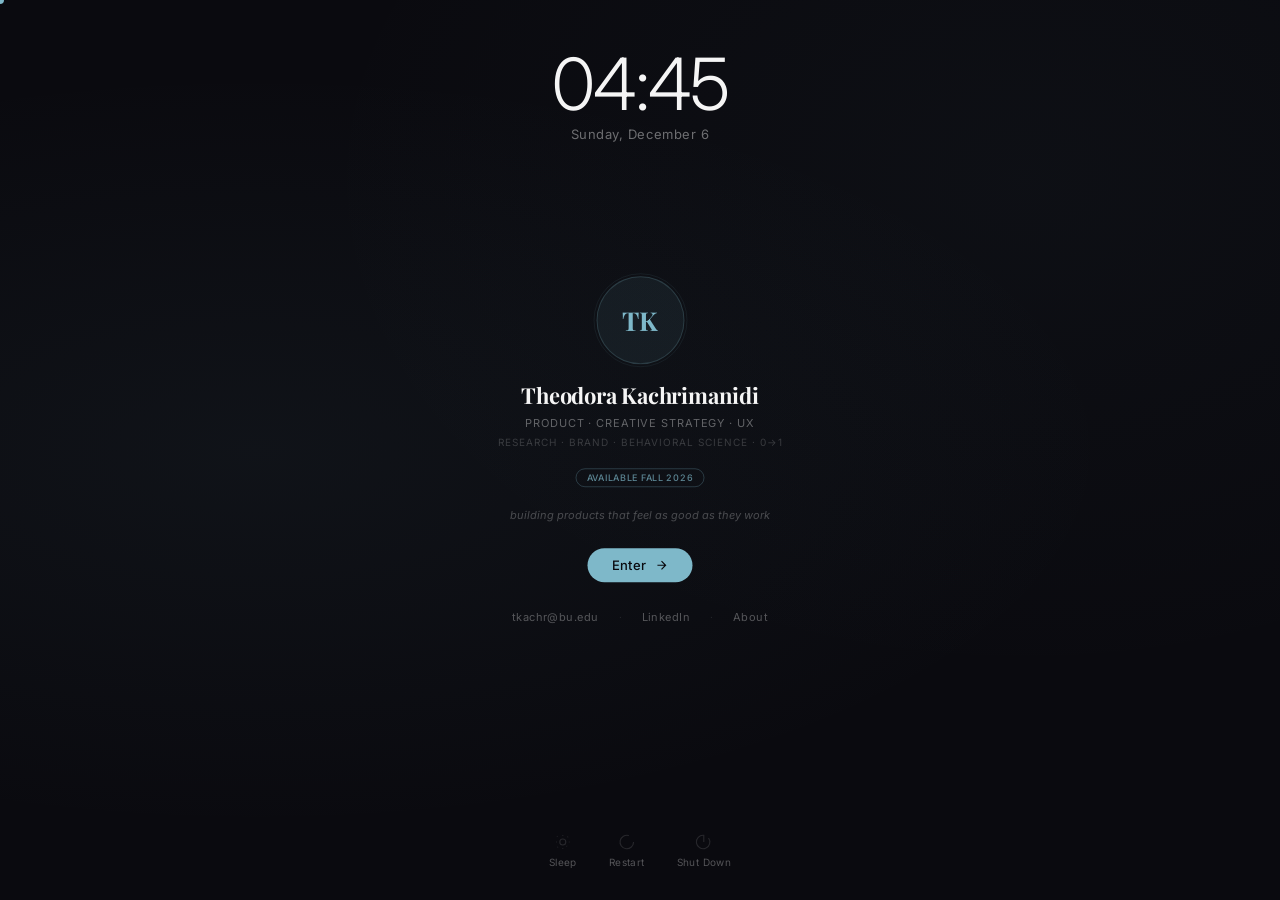
==== commit e00c9ee2: "update homepage and projects" ====
--- a/index.html
+++ b/index.html
@@ -9,237 +9,61 @@
   <link href="https://fonts.googleapis.com/css2?family=Inter:ital,wght@0,300;0,400;0,500;1,400&family=Playfair+Display:wght@700&display=swap" rel="stylesheet" />
   <style>
     * { box-sizing: border-box; margin: 0; padding: 0; }
+    body { font-family: 'Inter', sans-serif; background: #0A0A0F; color: #F5F5F5; height: 100vh; overflow: hidden; cursor: none; }
 
-    body {
-      font-family: 'Inter', sans-serif;
-      background: #0A0A0F;
-      color: #F5F5F5;
-      height: 100vh;
-      overflow: hidden;
-      cursor: none;
-    }
-
-    #cursor {
-      position: fixed;
-      width: 8px;
-      height: 8px;
-      background: #7EB8C9;
-      border-radius: 50%;
-      pointer-events: none;
-      z-index: 9999;
-      transform: translate(-50%, -50%);
-      transition: width 0.15s, height 0.15s;
-    }
-    #cursor.hover {
-      width: 20px;
-      height: 20px;
-      background: transparent;
-      border: 1px solid #7EB8C9;
-    }
+    #cursor { position: fixed; width: 8px; height: 8px; background: #7EB8C9; border-radius: 50%; pointer-events: none; z-index: 9999; transform: translate(-50%, -50%); transition: width 0.15s, height 0.15s; }
+    #cursor.hover { width: 20px; height: 20px; background: transparent; border: 1px solid #7EB8C9; }
 
     .bg {
-      position: fixed;
-      inset: 0;
+      position: fixed; inset: 0;
       background:
-        radial-gradient(ellipse at 20% 50%, rgba(126,184,201,0.04) 0%, transparent 60%),
+        radial-gradient(ellipse at 20% 50%, rgba(126,184,201,0.05) 0%, transparent 60%),
         radial-gradient(ellipse at 80% 20%, rgba(126,184,201,0.03) 0%, transparent 50%),
         #0A0A0F;
       z-index: 0;
     }
 
-    .bg::after {
-      content: '';
-      position: fixed;
-      inset: 0;
-      background-image: url("data:image/svg+xml,%3Csvg viewBox='0 0 256 256' xmlns='http://www.w3.org/2000/svg'%3E%3Cfilter id='noise'%3E%3CfeTurbulence type='fractalNoise' baseFrequency='0.9' numOctaves='4' stitchTiles='stitch'/%3E%3C/filter%3E%3Crect width='100%25' height='100%25' filter='url(%23noise)' opacity='0.03'/%3E%3C/svg%3E");
-      opacity: 0.4;
-      pointer-events: none;
-    }
+    .time-block { position: fixed; top: 48px; left: 50%; transform: translateX(-50%); text-align: center; z-index: 2; animation: fadeInSimple 0.8s ease 0.2s both; }
+    .time { font-size: 72px; font-weight: 300; color: #F5F5F5; letter-spacing: -0.03em; line-height: 1; }
+    .date { font-size: 13px; color: rgba(255,255,255,0.4); margin-top: 6px; letter-spacing: 0.04em; }
 
-    .time-block {
-      position: fixed;
-      top: 48px;
-      left: 50%;
-      transform: translateX(-50%);
-      text-align: center;
-      z-index: 2;
-      animation: fadeInSimple 0.8s ease 0.2s both;
-    }
-    .time {
-      font-size: 72px;
-      font-weight: 300;
-      color: #F5F5F5;
-      letter-spacing: -0.03em;
-      line-height: 1;
-    }
-    .date {
-      font-size: 13px;
-      color: rgba(255,255,255,0.45);
-      margin-top: 6px;
-      letter-spacing: 0.04em;
-    }
+    .login-card { position: fixed; top: 50%; left: 50%; transform: translate(-50%, -50%); display: flex; flex-direction: column; align-items: center; z-index: 2; animation: fadeInUp 0.8s ease 0.5s both; }
 
-    .login-card {
-      position: fixed;
-      top: 50%;
-      left: 50%;
-      transform: translate(-50%, -50%);
-      display: flex;
-      flex-direction: column;
-      align-items: center;
-      z-index: 2;
-      animation: fadeInUp 0.8s ease 0.5s both;
-    }
+    .avatar { width: 88px; height: 88px; border-radius: 50%; background: rgba(126,184,201,0.08); border: 1px solid rgba(126,184,201,0.2); display: flex; align-items: center; justify-content: center; font-family: 'Playfair Display', serif; font-size: 26px; font-weight: 700; color: #7EB8C9; margin-bottom: 16px; position: relative; }
+    .avatar::after { content: ''; position: absolute; inset: -4px; border-radius: 50%; border: 1px solid rgba(126,184,201,0.08); }
 
-    .avatar {
-      width: 88px;
-      height: 88px;
-      border-radius: 50%;
-      background: rgba(126,184,201,0.08);
-      border: 1px solid rgba(126,184,201,0.2);
-      display: flex;
-      align-items: center;
-      justify-content: center;
-      font-family: 'Playfair Display', serif;
-      font-size: 26px;
-      font-weight: 700;
-      color: #7EB8C9;
-      margin-bottom: 16px;
-      position: relative;
-    }
-    .avatar::after {
-      content: '';
-      position: absolute;
-      inset: -4px;
-      border-radius: 50%;
-      border: 1px solid rgba(126,184,201,0.08);
-    }
+    .name { font-family: 'Playfair Display', serif; font-size: 22px; font-weight: 700; color: #F5F5F5; letter-spacing: -0.01em; margin-bottom: 6px; }
 
-    .name {
-      font-family: 'Playfair Display', serif;
-      font-size: 22px;
-      font-weight: 700;
-      color: #F5F5F5;
-      letter-spacing: -0.01em;
-      margin-bottom: 6px;
-    }
+    .role { font-size: 11px; color: rgba(255,255,255,0.35); letter-spacing: 0.08em; text-transform: uppercase; margin-bottom: 6px; }
 
-    .role {
-      font-size: 11px;
-      color: rgba(255,255,255,0.35);
-      letter-spacing: 0.08em;
-      text-transform: uppercase;
-      margin-bottom: 20px;
-    }
+    .disciplines { font-size: 10px; color: rgba(255,255,255,0.18); letter-spacing: 0.1em; text-transform: uppercase; margin-bottom: 20px; }
 
-    .pill {
-      display: inline-block;
-      padding: 3px 10px;
-      border: 1px solid rgba(126,184,201,0.25);
-      border-radius: 20px;
-      color: rgba(126,184,201,0.7);
-      font-size: 9px;
-      font-weight: 500;
-      letter-spacing: 0.08em;
-      text-transform: uppercase;
-      margin-bottom: 20px;
-    }
+    .pill { display: inline-block; padding: 3px 10px; border: 1px solid rgba(126,184,201,0.25); border-radius: 20px; color: rgba(126,184,201,0.7); font-size: 9px; font-weight: 500; letter-spacing: 0.08em; text-transform: uppercase; margin-bottom: 20px; }
 
-    .typewriter {
-      font-size: 11px;
-      font-style: italic;
-      color: rgba(255,255,255,0.25);
-      margin-bottom: 24px;
-      min-height: 16px;
-      transition: opacity 0.4s;
-      text-align: center;
-      max-width: 280px;
-      line-height: 1.5;
-    }
+    .typewriter { font-size: 11px; font-style: italic; color: rgba(255,255,255,0.25); margin-bottom: 24px; min-height: 16px; transition: opacity 0.4s; text-align: center; max-width: 300px; line-height: 1.5; }
 
-    .enter-btn {
-      display: flex;
-      align-items: center;
-      gap: 8px;
-      padding: 9px 24px;
-      background: #7EB8C9;
-      border: none;
-      border-radius: 20px;
-      color: #0A0A0F;
-      font-family: 'Inter', sans-serif;
-      font-size: 13px;
-      font-weight: 500;
-      cursor: none;
-      letter-spacing: 0.02em;
-      transition: all 0.2s;
-      text-decoration: none;
-      margin-bottom: 32px;
-    }
-    .enter-btn:hover {
-      background: #9ECFDD;
-      transform: scale(1.02);
-    }
-    .enter-btn svg {
-      width: 14px;
-      height: 14px;
-    }
+    .enter-btn { display: flex; align-items: center; gap: 8px; padding: 9px 24px; background: #7EB8C9; border: none; border-radius: 20px; color: #0A0A0F; font-family: 'Inter', sans-serif; font-size: 13px; font-weight: 500; cursor: none; letter-spacing: 0.02em; transition: all 0.2s; text-decoration: none; margin-bottom: 28px; }
+    .enter-btn:hover { background: #9ECFDD; transform: scale(1.02); }
+    .enter-btn svg { width: 14px; height: 14px; }
 
-    .contact-links {
-      display: flex;
-      gap: 20px;
-      align-items: center;
-    }
-    .contact-links a {
-      font-size: 11px;
-      color: rgba(255,255,255,0.3);
-      text-decoration: none;
-      letter-spacing: 0.04em;
-      transition: color 0.2s;
-    }
+    .contact-links { display: flex; gap: 20px; align-items: center; }
+    .contact-links a { font-size: 11px; color: rgba(255,255,255,0.3); text-decoration: none; letter-spacing: 0.04em; transition: color 0.2s; }
     .contact-links a:hover { color: #7EB8C9; }
-    .contact-links span {
-      color: rgba(255,255,255,0.1);
-      font-size: 10px;
-    }
+    .contact-links span { color: rgba(255,255,255,0.1); font-size: 10px; }
 
-    .bottom-bar {
-      position: fixed;
-      bottom: 32px;
-      left: 50%;
-      transform: translateX(-50%);
-      display: flex;
-      gap: 32px;
-      z-index: 2;
-      animation: fadeInSimple 0.8s ease 0.8s both;
-    }
-    .bottom-bar a {
-      display: flex;
-      flex-direction: column;
-      align-items: center;
-      gap: 5px;
-      text-decoration: none;
-      color: rgba(255,255,255,0.3);
-      font-size: 10px;
-      letter-spacing: 0.04em;
-      transition: color 0.2s;
-      cursor: none;
-    }
+    .bottom-bar { position: fixed; bottom: 32px; left: 50%; transform: translateX(-50%); display: flex; gap: 32px; z-index: 2; animation: fadeInSimple 0.8s ease 0.8s both; }
+    .bottom-bar a { display: flex; flex-direction: column; align-items: center; gap: 5px; text-decoration: none; color: rgba(255,255,255,0.3); font-size: 10px; letter-spacing: 0.04em; transition: color 0.2s; cursor: none; }
     .bottom-bar a:hover { color: rgba(255,255,255,0.7); }
-    .bottom-bar svg {
-      width: 18px;
-      height: 18px;
-      opacity: 0.4;
-      transition: opacity 0.2s;
-    }
+    .bottom-bar svg { width: 18px; height: 18px; opacity: 0.4; transition: opacity 0.2s; }
     .bottom-bar a:hover svg { opacity: 0.8; }
 
-    @keyframes fadeInUp {
-      from { opacity: 0; transform: translate(-50%, calc(-50% + 12px)); }
-      to { opacity: 1; transform: translate(-50%, -50%); }
-    }
-    @keyframes fadeInSimple {
-      from { opacity: 0; }
-      to { opacity: 1; }
+    @keyframes fadeInUp { from { opacity: 0; transform: translate(-50%, calc(-50% + 12px)); } to { opacity: 1; transform: translate(-50%, -50%); } }
+    @keyframes fadeInSimple { from { opacity: 0; } to { opacity: 1; } }
+
+    @media (max-width: 768px) {
+      .time { font-size: 48px; }
+      .name { font-size: 18px; }
+      .bottom-bar { gap: 20px; }
     }
   </style>
 </head>
@@ -256,7 +80,8 @@
   <div class="login-card">
     <div class="avatar">TK</div>
     <div class="name">Theodora Kachrimanidi</div>
-    <div class="role">Product Manager · UX Researcher</div>
+    <div class="role">Product · Creative Strategy · UX</div>
+    <div class="disciplines">research · brand · behavioral science · 0→1</div>
     <div class="pill">Available Fall 2026</div>
     <div class="typewriter" id="typewriter"></div>
     <a href="projects.html" class="enter-btn">
@@ -320,9 +145,9 @@
     setInterval(updateClock, 1000);
 
     const phrases = [
-      'diagnosing trust breakdowns in user journeys',
       'building products that feel as good as they work',
-      'behavioral science applied to real product decisions',
+      'creative strategy meets behavioral science',
+      'from user research to brand experience',
     ];
     let pi = 0;
     const tw = document.getElementById('typewriter');
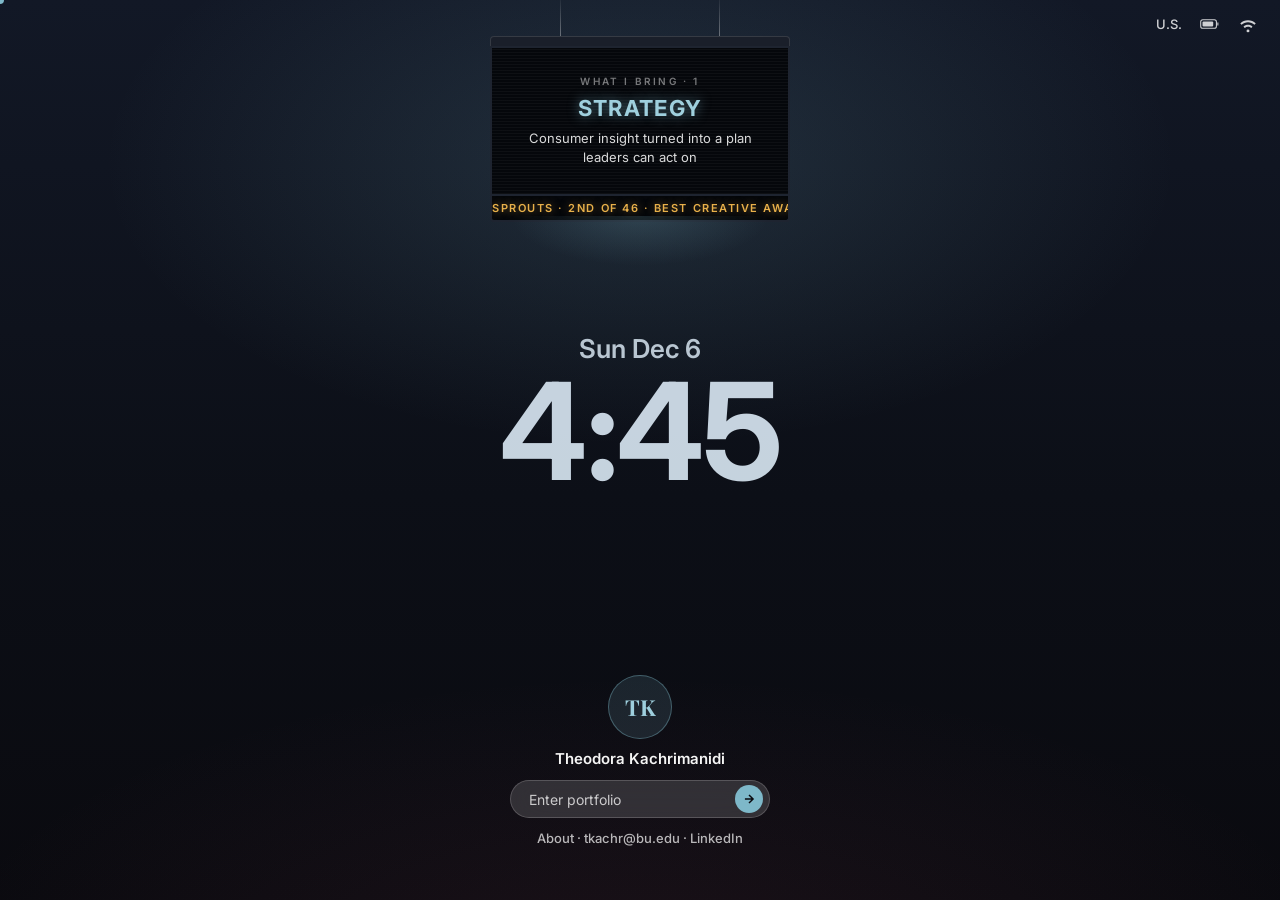
==== commit dbd0d481: "New homepage, about updates, remove writings" ====
--- a/index.html
+++ b/index.html
@@ -4,162 +4,217 @@
   <meta charset="UTF-8" />
   <meta name="viewport" content="width=device-width, initial-scale=1.0" />
   <title>Theodora Kachrimanidi</title>
+  <meta name="description" content="Theodora Kachrimanidi: strategy, brand, and behavioral science." />
   <link rel="preconnect" href="https://fonts.googleapis.com" />
   <link rel="preconnect" href="https://fonts.gstatic.com" crossorigin />
-  <link href="https://fonts.googleapis.com/css2?family=Inter:ital,wght@0,300;0,400;0,500;1,400&family=Playfair+Display:wght@700&display=swap" rel="stylesheet" />
+  <link href="https://fonts.googleapis.com/css2?family=Inter:ital,wght@0,300;0,400;0,500;0,600;0,700;1,400&family=Playfair+Display:wght@700&display=swap" rel="stylesheet" />
   <style>
     * { box-sizing: border-box; margin: 0; padding: 0; }
     body { font-family: 'Inter', sans-serif; background: #0A0A0F; color: #F5F5F5; height: 100vh; overflow: hidden; cursor: none; }
+    a { cursor: none; }
 
     #cursor { position: fixed; width: 8px; height: 8px; background: #7EB8C9; border-radius: 50%; pointer-events: none; z-index: 9999; transform: translate(-50%, -50%); transition: width 0.15s, height 0.15s; }
     #cursor.hover { width: 20px; height: 20px; background: transparent; border: 1px solid #7EB8C9; }
 
-    .bg {
-      position: fixed; inset: 0;
+    /* ================= DESKTOP: lock screen ================= */
+    .desk { position: fixed; inset: 0; }
+    .desk-bg { position: absolute; inset: 0;
       background:
-        radial-gradient(ellipse at 20% 50%, rgba(126,184,201,0.05) 0%, transparent 60%),
-        radial-gradient(ellipse at 80% 20%, rgba(126,184,201,0.03) 0%, transparent 50%),
-        #0A0A0F;
-      z-index: 0;
+        radial-gradient(ellipse 60% 45% at 50% 18%, rgba(126,184,201,0.16) 0%, transparent 70%),
+        radial-gradient(ellipse 80% 50% at 50% 110%, rgba(184,85,112,0.10) 0%, transparent 70%),
+        linear-gradient(180deg, #121826 0%, #0C0F17 55%, #0A0A0F 100%); }
+
+    .status { position: absolute; top: 14px; right: 22px; display: flex; gap: 18px; align-items: center; font-size: 13px; font-weight: 500; color: rgba(255,255,255,0.8); z-index: 3; }
+    .status svg { width: 20px; height: 20px; }
+
+    /* center-hung scoreboard */
+    .board-wrap { position: absolute; top: 0; left: 50%; transform: translateX(-50%); display: flex; flex-direction: column; align-items: center; z-index: 2; animation: drop 1s ease 0.1s both; }
+    .cables { width: 220px; height: clamp(18px, 4vh, 40px); position: relative; }
+    .cables::before, .cables::after { content: ''; position: absolute; top: 0; bottom: 0; width: 1px; background: linear-gradient(rgba(255,255,255,0.05), rgba(255,255,255,0.35)); }
+    .cables::before { left: 30px; } .cables::after { right: 30px; }
+    .board-cap { width: 300px; height: 10px; background: #1A1F2A; border: 1px solid rgba(255,255,255,0.12); border-bottom: none; border-radius: 4px 4px 0 0; }
+    .scene { width: 300px; height: 150px; perspective: 900px; }
+    .cube { width: 100%; height: 100%; position: relative; transform-style: preserve-3d; transform: translateZ(-150px); animation: spin 20s cubic-bezier(.7,0,.3,1) infinite; }
+    .face { position: absolute; inset: 0; background: #05070B; border: 2px solid #1E2430; display: flex; flex-direction: column; justify-content: center; align-items: center; text-align: center; padding: 14px 22px; backface-visibility: hidden; overflow: hidden; }
+    .face::after { content: ''; position: absolute; inset: 0; pointer-events: none; background: repeating-linear-gradient(0deg, rgba(255,255,255,0.035) 0 1px, transparent 1px 3px); }
+    .face:nth-child(1) { transform: rotateY(0deg) translateZ(150px); }
+    .face:nth-child(2) { transform: rotateY(90deg) translateZ(150px); }
+    .face:nth-child(3) { transform: rotateY(180deg) translateZ(150px); }
+    .face:nth-child(4) { transform: rotateY(270deg) translateZ(150px); }
+    .face .kicker { font-size: 10px; font-weight: 600; letter-spacing: 0.22em; color: rgba(255,255,255,0.45); margin-bottom: 8px; }
+    .face h2 { font-family: 'Inter', sans-serif; font-weight: 700; font-size: 22px; letter-spacing: 0.06em; text-transform: uppercase; color: #9ECFDD; text-shadow: 0 0 12px rgba(126,184,201,0.6); margin-bottom: 8px; }
+    .face p { font-size: 13px; line-height: 1.45; color: rgba(255,255,255,0.85); }
+    @keyframes spin {
+      0%, 20% { transform: translateZ(-150px) rotateY(0deg); }
+      25%, 45% { transform: translateZ(-150px) rotateY(-90deg); }
+      50%, 70% { transform: translateZ(-150px) rotateY(-180deg); }
+      75%, 95% { transform: translateZ(-150px) rotateY(-270deg); }
+      100% { transform: translateZ(-150px) rotateY(-360deg); }
     }
-
-    .time-block { position: fixed; top: 48px; left: 50%; transform: translateX(-50%); text-align: center; z-index: 2; animation: fadeInSimple 0.8s ease 0.2s both; }
-    .time { font-size: 72px; font-weight: 300; color: #F5F5F5; letter-spacing: -0.03em; line-height: 1; }
-    .date { font-size: 13px; color: rgba(255,255,255,0.4); margin-top: 6px; letter-spacing: 0.04em; }
-
-    .login-card { position: fixed; top: 50%; left: 50%; transform: translate(-50%, -50%); display: flex; flex-direction: column; align-items: center; z-index: 2; animation: fadeInUp 0.8s ease 0.5s both; }
-
-    .avatar { width: 88px; height: 88px; border-radius: 50%; background: rgba(126,184,201,0.08); border: 1px solid rgba(126,184,201,0.2); display: flex; align-items: center; justify-content: center; font-family: 'Playfair Display', serif; font-size: 26px; font-weight: 700; color: #7EB8C9; margin-bottom: 16px; position: relative; }
-    .avatar::after { content: ''; position: absolute; inset: -4px; border-radius: 50%; border: 1px solid rgba(126,184,201,0.08); }
-
-    .name { font-family: 'Playfair Display', serif; font-size: 22px; font-weight: 700; color: #F5F5F5; letter-spacing: -0.01em; margin-bottom: 6px; }
-
-    .role { font-size: 11px; color: rgba(255,255,255,0.35); letter-spacing: 0.08em; text-transform: uppercase; margin-bottom: 6px; }
-
-    .disciplines { font-size: 10px; color: rgba(255,255,255,0.18); letter-spacing: 0.1em; text-transform: uppercase; margin-bottom: 20px; }
-
-    .pill { display: inline-block; padding: 3px 10px; border: 1px solid rgba(126,184,201,0.25); border-radius: 20px; color: rgba(126,184,201,0.7); font-size: 9px; font-weight: 500; letter-spacing: 0.08em; text-transform: uppercase; margin-bottom: 20px; }
-
-    .typewriter { font-size: 11px; font-style: italic; color: rgba(255,255,255,0.25); margin-bottom: 24px; min-height: 16px; transition: opacity 0.4s; text-align: center; max-width: 300px; line-height: 1.5; }
-
-    .enter-btn { display: flex; align-items: center; gap: 8px; padding: 9px 24px; background: #7EB8C9; border: none; border-radius: 20px; color: #0A0A0F; font-family: 'Inter', sans-serif; font-size: 13px; font-weight: 500; cursor: none; letter-spacing: 0.02em; transition: all 0.2s; text-decoration: none; margin-bottom: 28px; }
-    .enter-btn:hover { background: #9ECFDD; transform: scale(1.02); }
+    .ribbon { width: 300px; height: 26px; background: #05070B; border: 2px solid #1E2430; border-top: none; overflow: hidden; display: flex; align-items: center; border-radius: 0 0 4px 4px; }
+    .ribbon-track { display: flex; white-space: nowrap; animation: scroll 32s linear infinite; }
+    .ribbon-track span { font-size: 11px; font-weight: 600; letter-spacing: 0.14em; text-transform: uppercase; color: #E8B04A; text-shadow: 0 0 8px rgba(232,176,74,0.5); padding-right: 40px; }
+    @keyframes scroll { from { transform: translateX(0); } to { transform: translateX(-50%); } }
+    .glow { width: 260px; height: 50px; margin-top: -6px; background: radial-gradient(ellipse at top, rgba(126,184,201,0.18), transparent 70%); pointer-events: none; }
+
+    /* clock */
+    .clock { position: absolute; left: 0; right: 0; top: clamp(250px, 37vh, 340px); text-align: center; z-index: 1; animation: fade 0.8s ease 0.3s both; }
+    .clock .d { font-size: 26px; font-weight: 600; color: rgba(214,228,240,0.85); }
+    .clock .t { font-size: clamp(110px, 15vh, 150px); font-weight: 700; line-height: 1; letter-spacing: -0.02em; color: rgba(214,228,240,0.92); }
+
+    /* login */
+    .login { position: absolute; left: 50%; bottom: clamp(36px, 6vh, 70px); transform: translateX(-50%); display: flex; flex-direction: column; align-items: center; text-align: center; z-index: 2; animation: fade 0.8s ease 0.6s both; }
+    .login .avatar { width: 64px; height: 64px; border-radius: 50%; background: rgba(126,184,201,0.14); border: 1px solid rgba(126,184,201,0.4); display: flex; align-items: center; justify-content: center; font-family: 'Playfair Display', serif; font-size: 22px; font-weight: 700; color: #9ECFDD; margin-bottom: 10px; }
+    .login .who { font-size: 15px; font-weight: 600; margin-bottom: 12px; }
+    .field { width: 260px; height: 38px; border-radius: 19px; background: rgba(255,255,255,0.14); backdrop-filter: blur(18px); border: 1px solid rgba(255,255,255,0.18); display: flex; align-items: center; justify-content: space-between; padding: 0 6px 0 18px; text-decoration: none; color: rgba(255,255,255,0.75); font-size: 14px; transition: background 0.2s, border-color 0.2s; }
+    .field:hover { background: rgba(255,255,255,0.2); border-color: rgba(126,184,201,0.6); }
+    .field .go { width: 28px; height: 28px; border-radius: 50%; background: #7EB8C9; color: #0A0A0F; display: flex; align-items: center; justify-content: center; }
+    .field .go svg { width: 14px; height: 14px; }
+    .hint { margin-top: 12px; font-size: 13px; font-weight: 500; color: rgba(255,255,255,0.7); }
+    .hint a { color: rgba(255,255,255,0.7); text-decoration: none; }
+    .hint a:hover { color: #9ECFDD; }
+
+    @keyframes drop { from { opacity: 0; transform: translate(-50%, -30px); } to { opacity: 1; transform: translate(-50%, 0); } }
+    @keyframes fade { from { opacity: 0; } to { opacity: 1; } }
+    @media (prefers-reduced-motion: reduce) { .cube, .ribbon-track { animation: none; } }
+
+    /* ================= PHONE: original layout ================= */
+    .mob { display: none; }
+    .m-bg { position: fixed; inset: 0; background: radial-gradient(ellipse at 20% 50%, rgba(126,184,201,0.05) 0%, transparent 60%), radial-gradient(ellipse at 80% 20%, rgba(126,184,201,0.03) 0%, transparent 50%), #0A0A0F; z-index: 0; }
+    .time-block { position: fixed; top: 48px; left: 50%; transform: translateX(-50%); text-align: center; z-index: 2; }
+    .time-block .time { font-size: 48px; font-weight: 300; letter-spacing: -0.03em; line-height: 1; }
+    .time-block .date { font-size: 13px; color: rgba(255,255,255,0.4); margin-top: 6px; letter-spacing: 0.04em; }
+    .login-card { position: fixed; top: 52%; left: 50%; transform: translate(-50%, -50%); display: flex; flex-direction: column; align-items: center; text-align: center; z-index: 2; width: 90%; }
+    .login-card .avatar { width: 88px; height: 88px; border-radius: 50%; background: rgba(126,184,201,0.08); border: 1px solid rgba(126,184,201,0.2); display: flex; align-items: center; justify-content: center; font-family: 'Playfair Display', serif; font-size: 26px; font-weight: 700; color: #7EB8C9; margin-bottom: 16px; }
+    .login-card .name { font-family: 'Playfair Display', serif; font-size: 20px; font-weight: 700; margin-bottom: 8px; }
+    .login-card .role { font-size: 11px; color: rgba(255,255,255,0.55); letter-spacing: 0.08em; text-transform: uppercase; margin-bottom: 6px; }
+    .login-card .disciplines { font-size: 10px; color: rgba(255,255,255,0.35); letter-spacing: 0.08em; text-transform: uppercase; margin-bottom: 20px; }
+    .login-card .pill { display: inline-block; padding: 3px 10px; border: 1px solid rgba(126,184,201,0.3); border-radius: 20px; color: rgba(126,184,201,0.8); font-size: 9px; font-weight: 500; letter-spacing: 0.08em; text-transform: uppercase; margin-bottom: 20px; }
+    .login-card .typewriter { font-size: 12px; font-style: italic; color: rgba(255,255,255,0.4); margin-bottom: 24px; min-height: 18px; transition: opacity 0.4s; max-width: 300px; line-height: 1.5; }
+    .enter-btn { display: flex; align-items: center; gap: 8px; padding: 9px 24px; background: #7EB8C9; border-radius: 20px; color: #0A0A0F; font-size: 13px; font-weight: 500; text-decoration: none; margin-bottom: 28px; }
     .enter-btn svg { width: 14px; height: 14px; }
-
-    .contact-links { display: flex; gap: 20px; align-items: center; }
-    .contact-links a { font-size: 11px; color: rgba(255,255,255,0.3); text-decoration: none; letter-spacing: 0.04em; transition: color 0.2s; }
-    .contact-links a:hover { color: #7EB8C9; }
-    .contact-links span { color: rgba(255,255,255,0.1); font-size: 10px; }
-
-    .bottom-bar { position: fixed; bottom: 32px; left: 50%; transform: translateX(-50%); display: flex; gap: 32px; z-index: 2; animation: fadeInSimple 0.8s ease 0.8s both; }
-    .bottom-bar a { display: flex; flex-direction: column; align-items: center; gap: 5px; text-decoration: none; color: rgba(255,255,255,0.3); font-size: 10px; letter-spacing: 0.04em; transition: color 0.2s; cursor: none; }
-    .bottom-bar a:hover { color: rgba(255,255,255,0.7); }
-    .bottom-bar svg { width: 18px; height: 18px; opacity: 0.4; transition: opacity 0.2s; }
-    .bottom-bar a:hover svg { opacity: 0.8; }
-
-    @keyframes fadeInUp { from { opacity: 0; transform: translate(-50%, calc(-50% + 12px)); } to { opacity: 1; transform: translate(-50%, -50%); } }
-    @keyframes fadeInSimple { from { opacity: 0; } to { opacity: 1; } }
-
-    @media (max-width: 768px) {
-      .time { font-size: 48px; }
-      .name { font-size: 18px; }
-      .bottom-bar { gap: 20px; }
+    .contact-links { display: flex; gap: 16px; align-items: center; }
+    .contact-links a { font-size: 11px; color: rgba(255,255,255,0.45); text-decoration: none; }
+    .contact-links span { color: rgba(255,255,255,0.15); font-size: 10px; }
+    .bottom-bar { position: fixed; bottom: 28px; left: 50%; transform: translateX(-50%); display: flex; gap: 28px; z-index: 2; }
+    .bottom-bar a { display: flex; flex-direction: column; align-items: center; gap: 5px; text-decoration: none; color: rgba(255,255,255,0.4); font-size: 10px; letter-spacing: 0.04em; }
+    .bottom-bar svg { width: 18px; height: 18px; opacity: 0.55; }
+
+    @media (max-width: 900px) {
+      body { cursor: auto; }
+      a { cursor: pointer; }
+      #cursor, .desk { display: none; }
+      .mob { display: block; }
     }
   </style>
 </head>
 <body>
 
   <div id="cursor"></div>
-  <div class="bg"></div>
-
-  <div class="time-block">
-    <div class="time" id="clock">00:00</div>
-    <div class="date" id="datestr"></div>
+
+  <!-- ===== DESKTOP ===== -->
+  <div class="desk">
+    <div class="desk-bg"></div>
+
+    <div class="status" aria-hidden="true">
+      <span>U.S.</span>
+      <svg viewBox="0 0 28 20" fill="none" stroke="currentColor" stroke-width="1.5"><rect x="1" y="4" width="22" height="12" rx="3"/><rect x="3.5" y="6.5" width="15" height="7" rx="1.5" fill="currentColor" stroke="none"/><path d="M25 8v4"/></svg>
+      <svg viewBox="0 0 24 24" fill="currentColor"><path d="M12 18.5a1.75 1.75 0 1 0 0 3.5 1.75 1.75 0 0 0 0-3.5zM12 13c-2.1 0-4 .8-5.4 2.2l1.6 1.6c1-1 2.3-1.5 3.8-1.5s2.8.6 3.8 1.5l1.6-1.6C16 13.8 14.1 13 12 13zm0-5.5c-3.6 0-6.9 1.4-9.3 3.8l1.6 1.6C6.3 10.9 9 9.8 12 9.8s5.7 1.1 7.7 3.1l1.6-1.6C18.9 8.9 15.6 7.5 12 7.5z"/></svg>
+    </div>
+
+    <div class="board-wrap" aria-label="What I bring">
+      <div class="cables"></div>
+      <div class="board-cap"></div>
+      <div class="scene">
+        <div class="cube">
+          <div class="face"><div class="kicker">WHAT I BRING · 1</div><h2>Strategy</h2><p>Consumer insight turned into a plan leaders can act on</p></div>
+          <div class="face"><div class="kicker">WHAT I BRING · 2</div><h2>Brand</h2><p>Building the pull that makes people choose you, and come back</p></div>
+          <div class="face"><div class="kicker">WHAT I BRING · 3</div><h2>Behavioral Science</h2><p>Psychology honors, applied to why fans and customers choose</p></div>
+          <div class="face"><div class="kicker">WHAT I BRING · 4</div><h2>Analytics</h2><p>Pricing, regression, and lifetime value models in Excel</p></div>
+        </div>
+      </div>
+      <div class="ribbon">
+        <div class="ribbon-track">
+          <span>Sprouts · 2nd of 46 · Best Creative Award</span><span>NEREID · Best Client Work of 20 teams</span><span>Fischer Sports · Top 3 of 20</span><span>Top 10% of MS cohort</span><span>Available now · Boston and New York</span>
+          <span>Sprouts · 2nd of 46 · Best Creative Award</span><span>NEREID · Best Client Work of 20 teams</span><span>Fischer Sports · Top 3 of 20</span><span>Top 10% of MS cohort</span><span>Available now · Boston and New York</span>
+        </div>
+      </div>
+      <div class="glow"></div>
+    </div>
+
+    <div class="clock">
+      <div class="d" id="d-date">Thu Oct 8</div>
+      <div class="t" id="d-time">4:29</div>
+    </div>
+
+    <div class="login">
+      <div class="avatar">TK</div>
+      <div class="who">Theodora Kachrimanidi</div>
+      <a class="field" href="projects.html">
+        <span>Enter portfolio</span>
+        <span class="go"><svg viewBox="0 0 24 24" fill="none" stroke="currentColor" stroke-width="2.5"><path d="M5 12h14M12 5l7 7-7 7"/></svg></span>
+      </a>
+      <div class="hint"><a href="about.html">About</a> · <a href="mailto:tkachr@bu.edu">tkachr@bu.edu</a> · <a href="https://linkedin.com/in/theodorakachrimanidi" target="_blank" rel="noreferrer">LinkedIn</a></div>
+    </div>
   </div>
 
-  <div class="login-card">
-    <div class="avatar">TK</div>
-    <div class="name">Theodora Kachrimanidi</div>
-    <div class="role">Product · Creative Strategy · UX</div>
-    <div class="disciplines">research · brand · behavioral science · 0→1</div>
-    <div class="pill">Available Fall 2026</div>
-    <div class="typewriter" id="typewriter"></div>
-    <a href="projects.html" class="enter-btn">
-      Enter
-      <svg viewBox="0 0 24 24" fill="none" stroke="currentColor" stroke-width="2">
-        <path d="M5 12h14M12 5l7 7-7 7"/>
-      </svg>
-    </a>
-    <div class="contact-links">
-      <a href="mailto:tkachr@bu.edu">tkachr@bu.edu</a>
-      <span>·</span>
-      <a href="https://linkedin.com/in/theodorakachrimanidi" target="_blank">LinkedIn</a>
-      <span>·</span>
-      <a href="about.html">About</a>
-    </div>
-  </div>
-
-  <div class="bottom-bar">
-    <a href="#">
-      <svg viewBox="0 0 24 24" fill="none" stroke="currentColor" stroke-width="1.5">
-        <path d="M12 3v1m0 16v1M4.22 4.22l.7.7m12.16 12.16.7.7M3 12h1m16 0h1M4.92 19.08l.7-.7M18.36 5.64l.7-.7"/>
-        <circle cx="12" cy="12" r="4"/>
-      </svg>
-      Sleep
-    </a>
-    <a href="#">
-      <svg viewBox="0 0 24 24" fill="none" stroke="currentColor" stroke-width="1.5">
-        <path d="M21 12a9 9 0 11-6.219-8.56"/>
-      </svg>
-      Restart
-    </a>
-    <a href="#">
-      <svg viewBox="0 0 24 24" fill="none" stroke="currentColor" stroke-width="1.5">
-        <path d="M18.36 6.64A9 9 0 1 1 12 3v9"/>
-      </svg>
-      Shut Down
-    </a>
+  <!-- ===== PHONE ===== -->
+  <div class="mob">
+    <div class="m-bg"></div>
+    <div class="time-block">
+      <div class="time" id="m-time">00:00</div>
+      <div class="date" id="m-date"></div>
+    </div>
+    <div class="login-card">
+      <div class="avatar">TK</div>
+      <div class="name">Theodora Kachrimanidi</div>
+      <div class="role">Strategy · Brand · Behavioral Science</div>
+      <div class="disciplines">consumer insight · customer experience · analytics</div>
+      <div class="pill">Available now</div>
+      <div class="typewriter" id="typewriter"></div>
+      <a href="projects.html" class="enter-btn">Enter <svg viewBox="0 0 24 24" fill="none" stroke="currentColor" stroke-width="2"><path d="M5 12h14M12 5l7 7-7 7"/></svg></a>
+      <div class="contact-links">
+        <a href="mailto:tkachr@bu.edu">tkachr@bu.edu</a><span>·</span>
+        <a href="https://linkedin.com/in/theodorakachrimanidi" target="_blank" rel="noreferrer">LinkedIn</a><span>·</span>
+        <a href="about.html">About</a>
+      </div>
+    </div>
+    <div class="bottom-bar">
+      <a href="projects.html"><svg viewBox="0 0 24 24" fill="none" stroke="currentColor" stroke-width="1.5"><path d="M3 7h6l2 2h10v10H3z"/></svg>Work</a>
+      <a href="about.html"><svg viewBox="0 0 24 24" fill="none" stroke="currentColor" stroke-width="1.5"><circle cx="12" cy="8" r="4"/><path d="M4 20c0-4 3.6-7 8-7s8 3 8 7"/></svg>About</a>
+      <a href="mailto:tkachr@bu.edu"><svg viewBox="0 0 24 24" fill="none" stroke="currentColor" stroke-width="1.5"><rect x="2" y="4" width="20" height="16" rx="2"/><path d="M2 7l10 7 10-7"/></svg>Email</a>
+    </div>
   </div>
 
   <script>
     const cursor = document.getElementById('cursor');
-    document.addEventListener('mousemove', e => {
-      cursor.style.left = e.clientX + 'px';
-      cursor.style.top = e.clientY + 'px';
-    });
-    document.querySelectorAll('a, button').forEach(el => {
+    document.addEventListener('mousemove', e => { cursor.style.left = e.clientX + 'px'; cursor.style.top = e.clientY + 'px'; });
+    document.querySelectorAll('a').forEach(el => {
       el.addEventListener('mouseenter', () => cursor.classList.add('hover'));
       el.addEventListener('mouseleave', () => cursor.classList.remove('hover'));
     });
 
-    function updateClock() {
-      const now = new Date();
-      const h = now.getHours().toString().padStart(2, '0');
-      const m = now.getMinutes().toString().padStart(2, '0');
-      document.getElementById('clock').textContent = h + ':' + m;
-      const days = ['Sunday','Monday','Tuesday','Wednesday','Thursday','Friday','Saturday'];
-      const months = ['January','February','March','April','May','June','July','August','September','October','November','December'];
-      document.getElementById('datestr').textContent = days[now.getDay()] + ', ' + months[now.getMonth()] + ' ' + now.getDate();
+    const daysS = ['Sun','Mon','Tue','Wed','Thu','Fri','Sat'];
+    const monsS = ['Jan','Feb','Mar','Apr','May','Jun','Jul','Aug','Sep','Oct','Nov','Dec'];
+    const daysL = ['Sunday','Monday','Tuesday','Wednesday','Thursday','Friday','Saturday'];
+    const monsL = ['January','February','March','April','May','June','July','August','September','October','November','December'];
+    function tick() {
+      const n = new Date();
+      const mm = n.getMinutes().toString().padStart(2, '0');
+      document.getElementById('d-time').textContent = ((n.getHours() % 12) || 12) + ':' + mm;
+      document.getElementById('d-date').textContent = daysS[n.getDay()] + ' ' + monsS[n.getMonth()] + ' ' + n.getDate();
+      document.getElementById('m-time').textContent = n.getHours().toString().padStart(2, '0') + ':' + mm;
+      document.getElementById('m-date').textContent = daysL[n.getDay()] + ', ' + monsL[n.getMonth()] + ' ' + n.getDate();
     }
-    updateClock();
-    setInterval(updateClock, 1000);
-
-    const phrases = [
-      'building products that feel as good as they work',
-      'creative strategy meets behavioral science',
-      'from user research to brand experience',
-    ];
+    tick(); setInterval(tick, 1000);
+
+    const phrases = ['understanding why people choose what they choose', 'turning consumer insight into strategy', 'behavioral science meets brand and data'];
     let pi = 0;
     const tw = document.getElementById('typewriter');
     tw.textContent = phrases[0];
-    tw.style.opacity = 1;
     setInterval(() => {
       tw.style.opacity = 0;
-      setTimeout(() => {
-        pi = (pi + 1) % phrases.length;
-        tw.textContent = phrases[pi];
-        tw.style.opacity = 1;
-      }, 400);
+      setTimeout(() => { pi = (pi + 1) % phrases.length; tw.textContent = phrases[pi]; tw.style.opacity = 1; }, 400);
     }, 3500);
   </script>
 </body>
